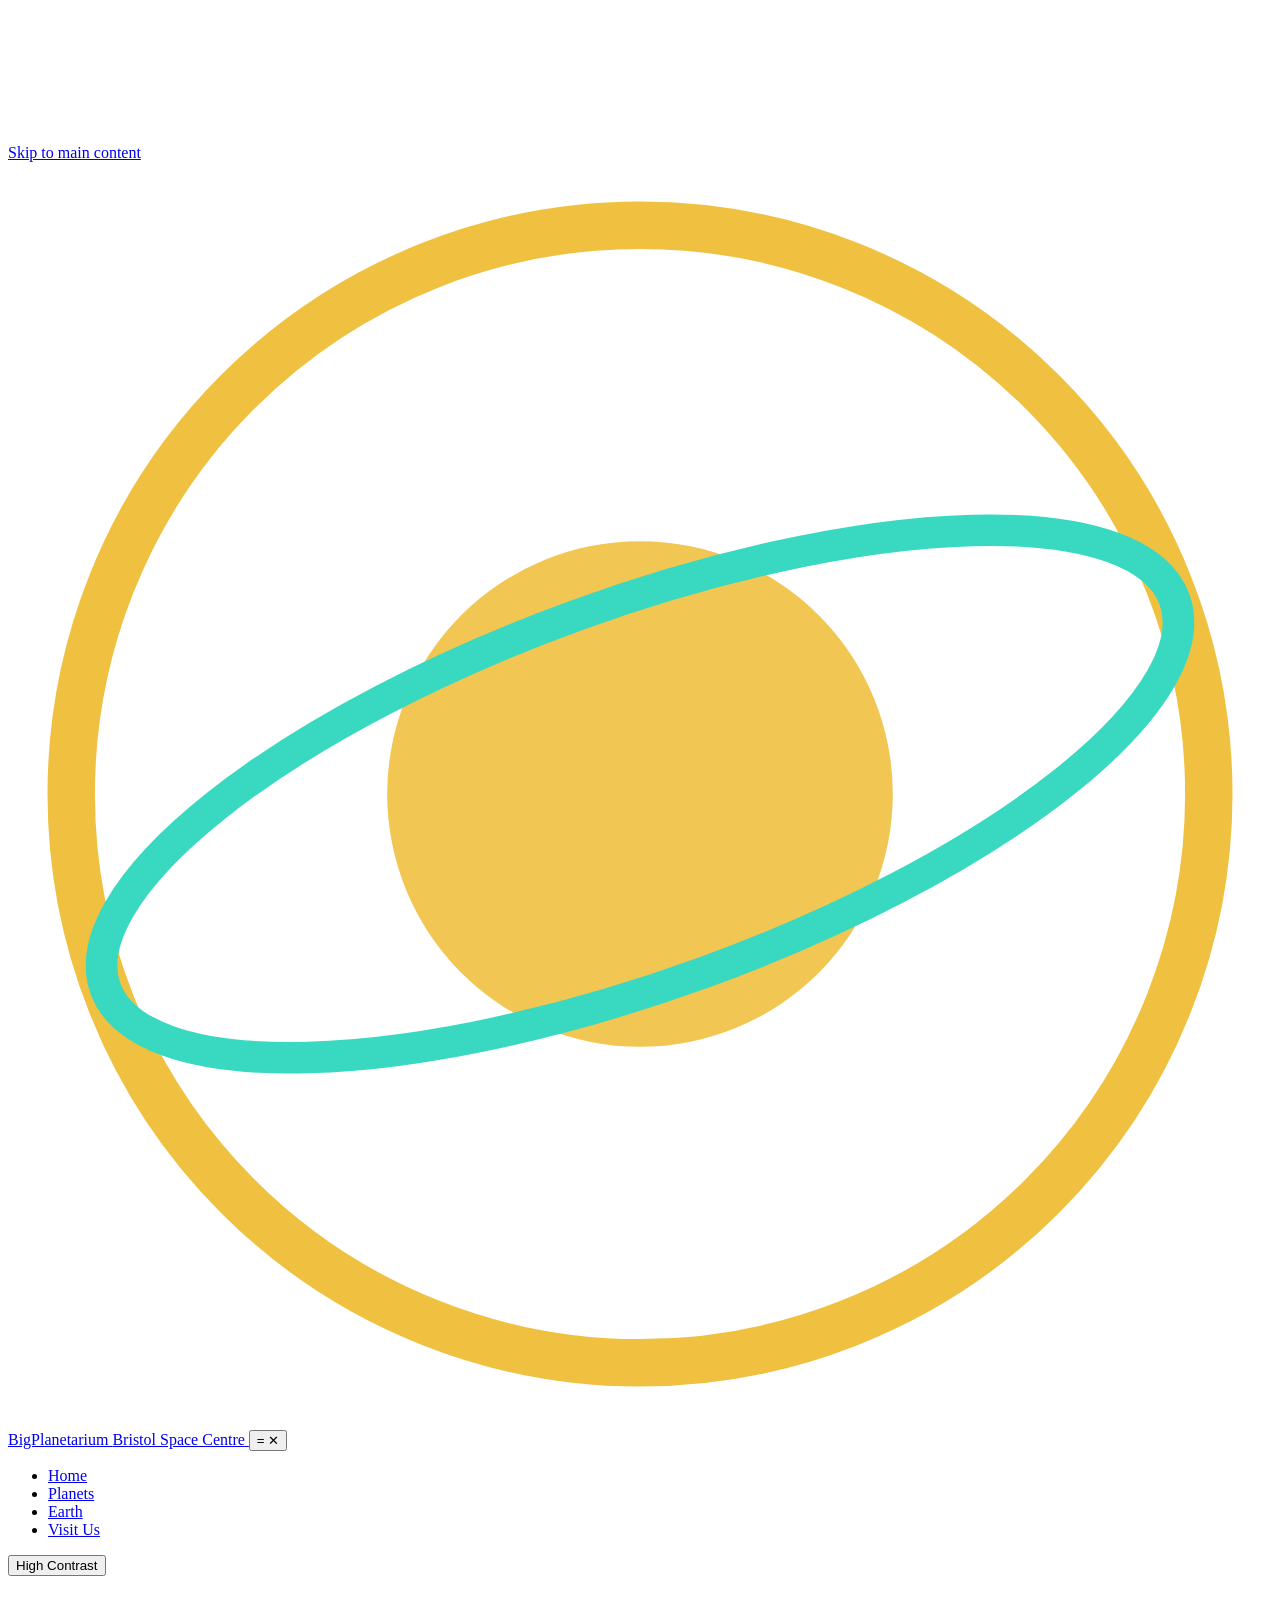
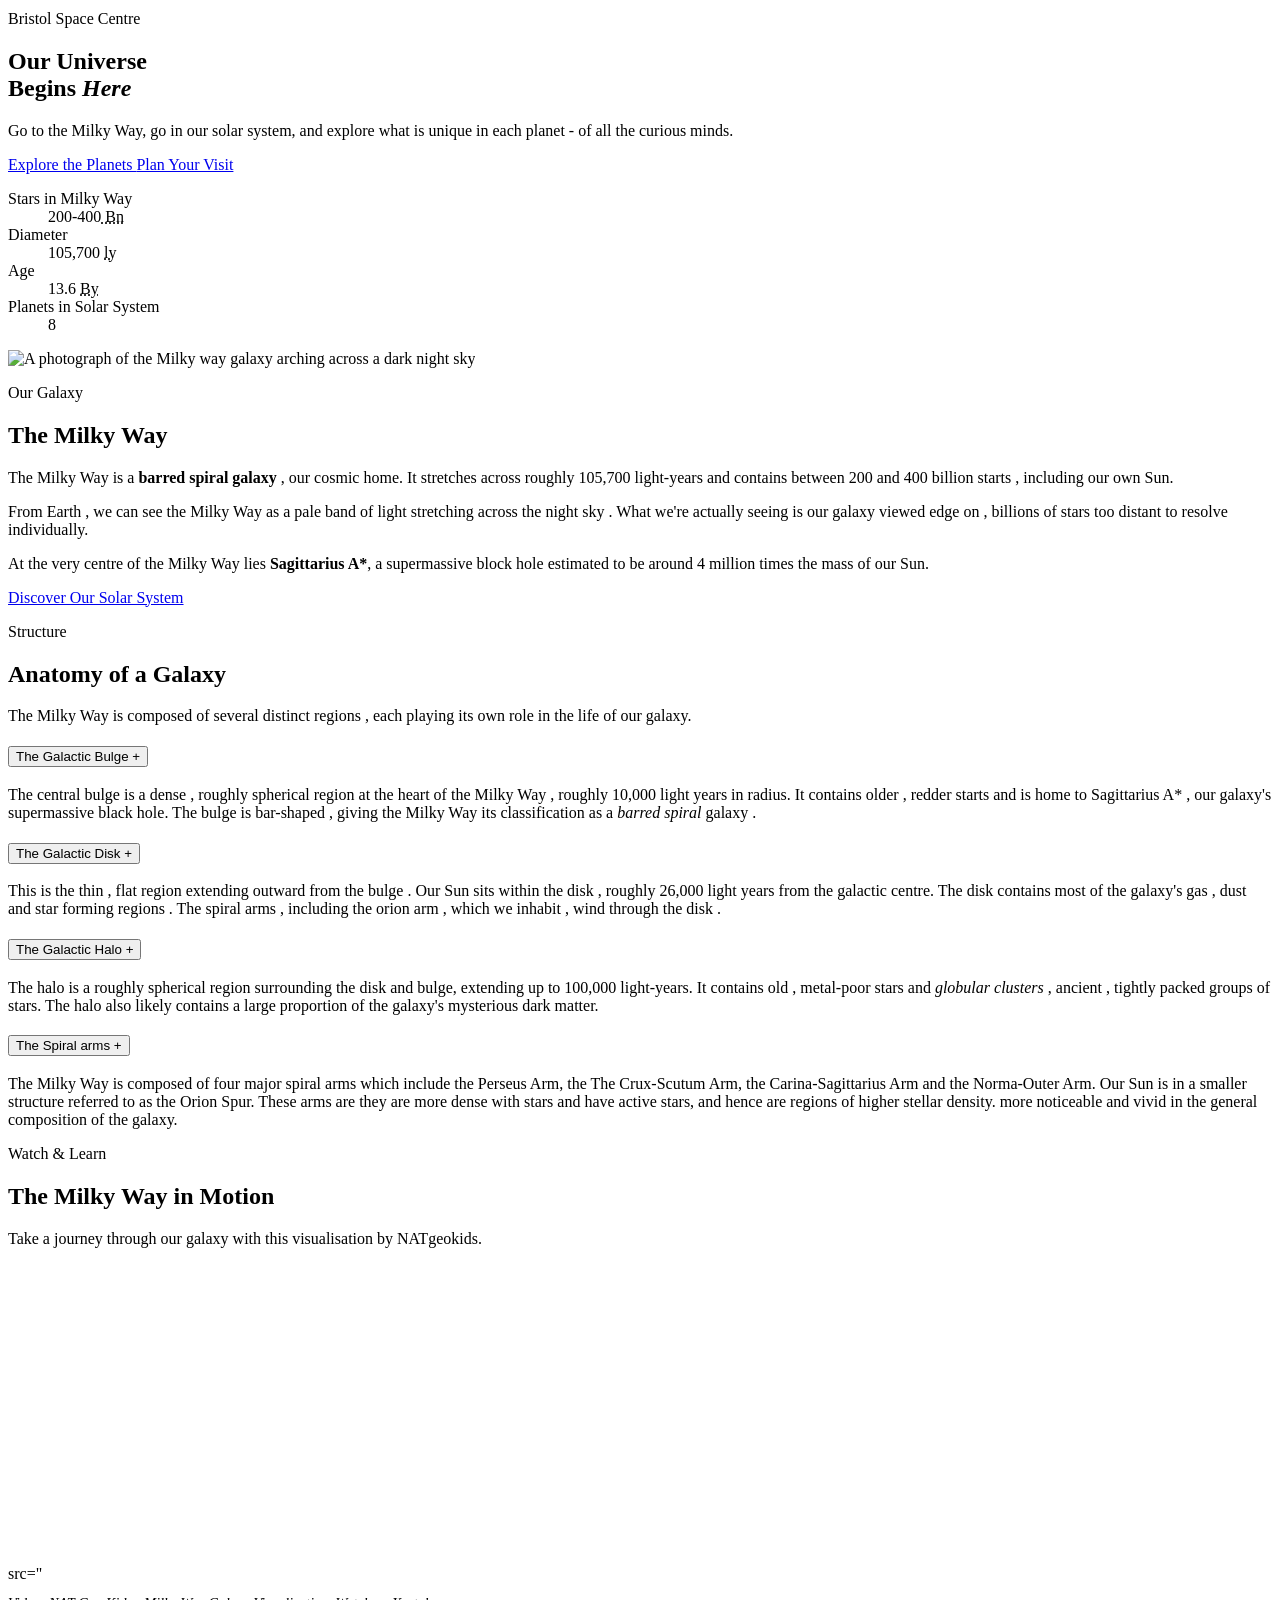
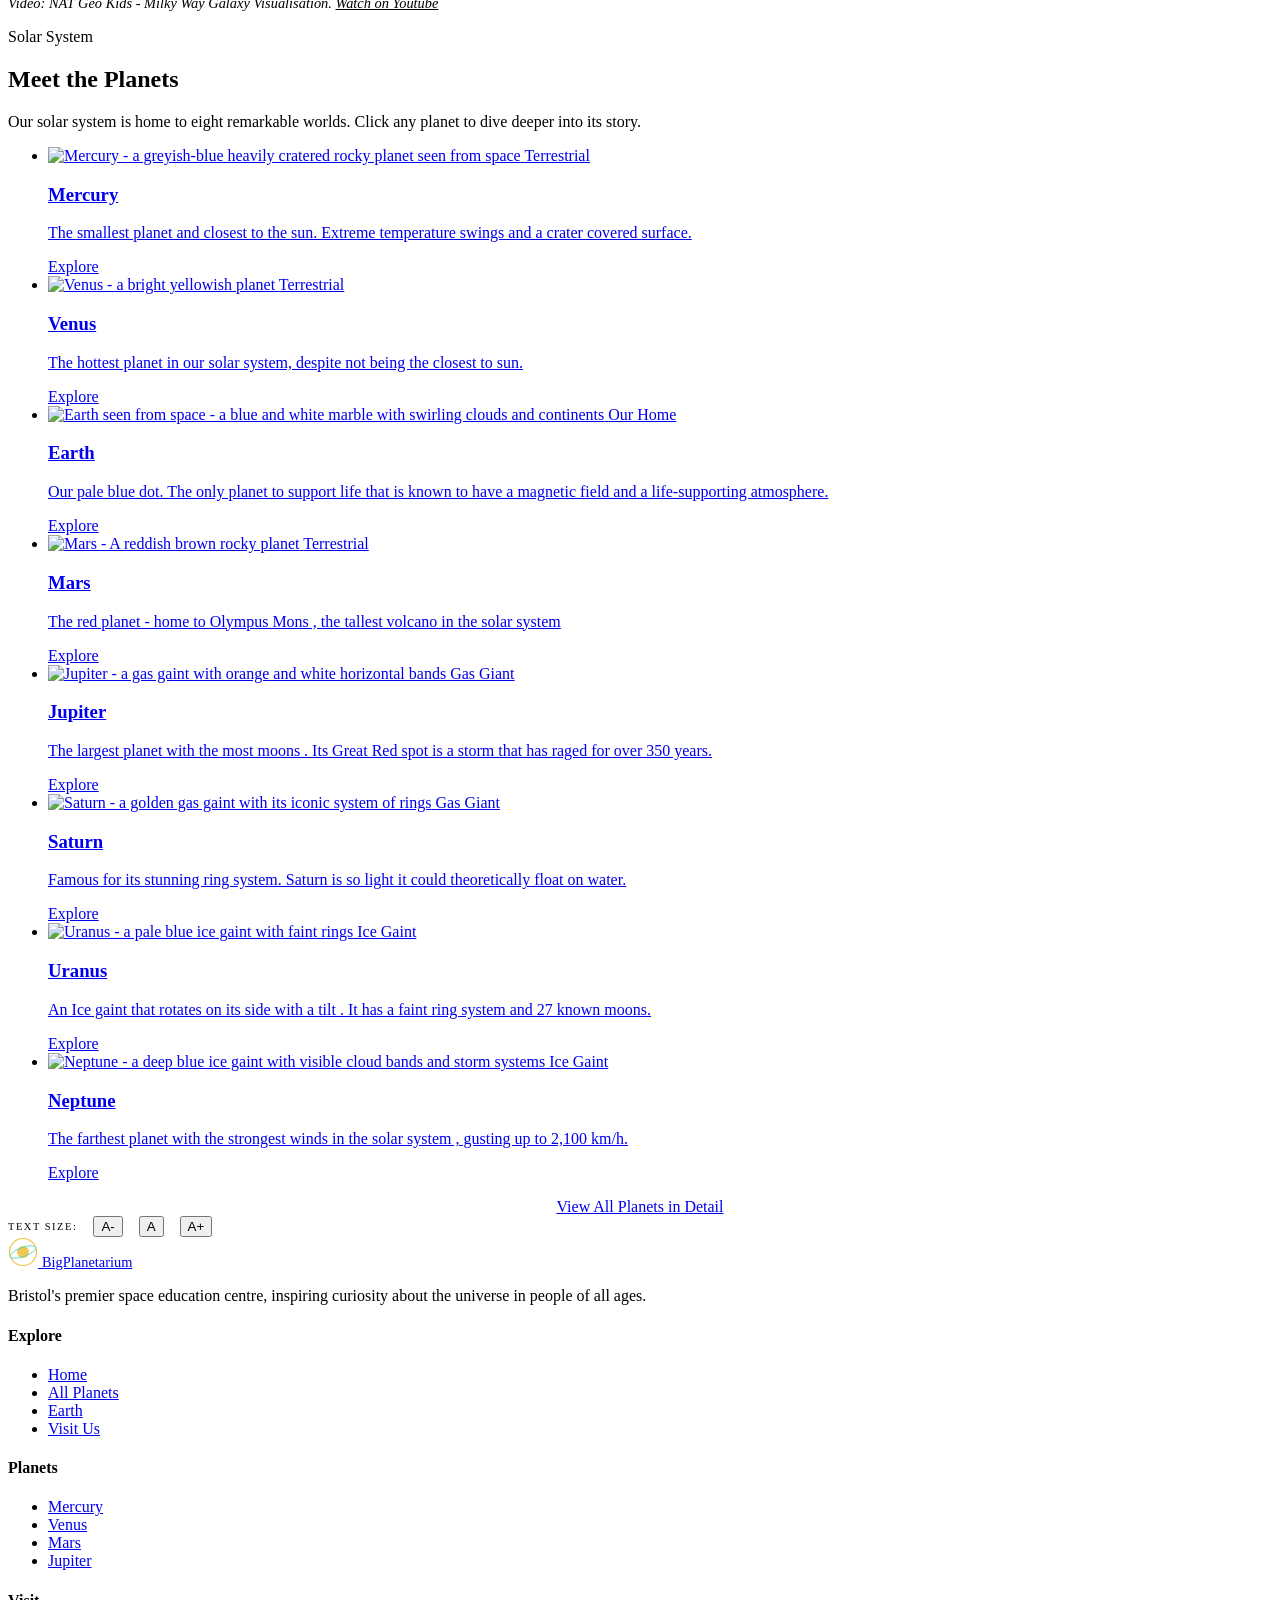
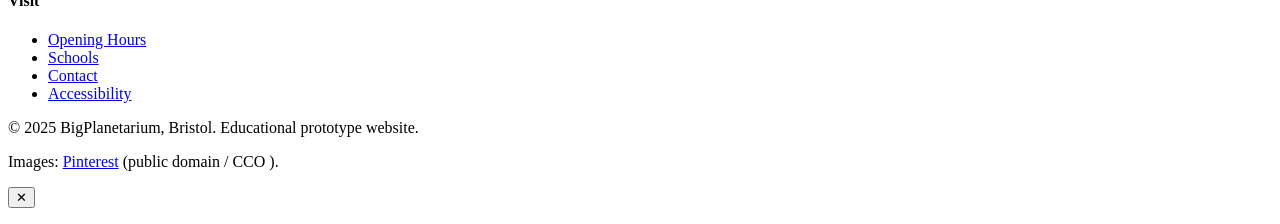
==== index.html @ 1d6d3a3d "Update index.html" ====
<!DOCTYPE html>
<html lang="en">
<head>
    <meta charset="UTF-8">
    <meta name="viewport" content="width=device-width, initial-scale=1.0">
    <meta name="description" content="BigPlanetarium - Bristol's premier space education centre.">
    <meta name="theme-color" content="#04050f">

    <!--open graph for social sharing-->
    <meta property="og:title"       content="BigPlanetarium - Explore the Milky Way">
    <meta property="og:description" content="Bristol's premier space education centre. Discover planets, galaxies and wonders of our universe.">
    <meta property="og:type"        content="website">

    <title>Big Planetarium - Explore the Milky Way </title>
    <link rel="stylesheet" href="css/style.css">

    <!--inline data url-->
    <link rel="icon" href="data:image/svg+xml,<svg xmlns='http://www.w3.org/2000/svg' viewBox='0 0 32 32'><circle cx='16' cy='16' r='14' fill='%23f0c040' /><circle cx='16' cy='16' r='8' fill='%23080d1f' /></svg>" >

</head>
<body>

    <!--skip link -->

    <a class="skip-link" href="#main-content">Skip to main content</a>

    <!-- animated star background canvas -->
    <canvas id="starfield" aria-hidden="true"></canvas>

    <div class="page-wrapper">

        <!-- site header and navigation -->
    <header class="site-header" role="banner">
        <div class="nav-inner">
            <!--logo and  home link--> 
            <a class="nav-logo" href="index.html" aria-label="BigPlanetarium - Home">
                <!--inline SVG logo -->
                <svg class="nav-logo-icon" viewBox="0 0 40 40" fill="none"
                xmlns="http://www.w3.org/2000/svg" aria-hidden="true" focusable="false">
                <circle cx="20" cy="20" r="18" stroke="#f0c040" stroke-width="1.5"></circle>
                <circle cx="20" cy="20" r="8" fill="#f0c040" opacity="0.9"></circle>
                <ellipse cx="20" cy="20" rx="18" ry="6"
                         stroke="#38d9c0" stroke-width="1" fill="none"
                         transform="rotate(-20 20 20)"></ellipse>
            </svg>
            <span class="nav-logo-text">
                BigPlanetarium
                <span>Bristol Space Centre</span>
            </span>
            </a>

            <!--Mobile hamburger toggle-->
            <button class="nav-toggle"
                    aria-controls="primary-nav"
                    aria-expanded="false"
                    aria-label="Toggle navigation menu">
                <span class="icon-menu" aria-hidden="true">=</span>
                <span class="icon-close" aria-hidden="true">✕</span>
                </button>

            <!-- primary navigation-->
             <nav aria-label="Primary navigation">
                <ul class="nav-list" id="primary-nav" role="list">
                    <li><a href="index.html"  aria-current="page">Home</a></li>
                    <li><a href="planets.html">Planets</a></li>
                    <li><a href="earth.html">Earth</a></li>
                    <li><a href="about.html">Visit Us</a></li>
                </ul>
             </nav>

            <!--accessibility :high contrast toggle-->
            <button class="contrast-btn"
                    aria-pressed="false"
                    title="Toggle high contrast mode">
                High Contrast
                </button>

        </div>
    </header>

<!--main content -->

<main id="main-content" tabindex="-1">
    <!--hero-->
    <section class="hero" aria-labelledby="hero-heading">
        <div class="hero-bg" aria-hidden="true">
            <!-- background hero image - decorative -->
             <img src="https://i.pinimg.com/736x/ef/42/42/ef42428cfea529c6199ad999da913013.jpg"
                  alt=""
                  loading="eager"
                  fetchpriority="high" >
        </div>

        <div class="hero-content">
            <p class="hero-eyebrow" aria-hidden="true">Bristol Space Centre</p>
            <h1 class="hero-title" id="hero-heading">
                Our Universe <br> Begins <em>Here</em>
            </h1>
            <p class="hero-subtitle">
                Go to the Milky Way, go in our solar system, and explore 
             what is unique in each planet - of all the curious minds.
            </p>
            <div class="hero-cta-group">
                <a class="btn btn-primary" href="planets.html">
                    Explore the Planets
                </a>
                <a class="btn btn-outline" href="about.html">
                    Plan Your Visit
                </a>
            </div>    
        </div>
    </section>

    <!-- stats strip -->
     <section class="stats-strip" aria-label="Galaxy facts at a glance">
        <div class="container">
            <dl class="stats-grid">
                <div class="stat-item">
                    <dt class="stat-label">Stars in Milky Way</dt>
                    <dd class="stat-number">200-400<abbr title="billion"> Bn </abbr> </dd>
                </div>
                <div class="stat-item">
                    <dt class="stat-label">Diameter</dt>
                    <dd class="stat-number">105,700 <abbr title="light years">ly</abbr> </dd>
                </div>
                <div class="stat-item">
                    <dt class="stat-label">Age</dt>
                    <dd class="stat-number">13.6 <abbr title="billion years"> By </abbr> </dd>
                </div>
                <div class="stat-item">
                    <dt class="stat-label">Planets in Solar System</dt>
                    <dd class="stat-number">8</dd>
                </div>
            </dl>
        </div>
     </section>

     <!-- milky way overview -->
      <section class="section" aria-labelledby="milkyway-heading">
        <div class="container">
            <div class="milkyway-layout">

                <!--image side -->
                <div class="milkyway-img-wrap reveal">
                    <img 
                    src="https://i.pinimg.com/1200x/03/68/31/0368312ffda9755abd10b7ecb6862632.jpg"
                    alt="A photograph of the Milky way galaxy arching across a dark night sky"
                    loading="lazy"
                    width="900"
                    height="600">
                </div>
                <!-- text side -->
                 <div class="milkyway-text reveal">
                    <p class="section-label">Our Galaxy</p>
                    <h2 id="milkyway-heading">The Milky Way</h2>
                    <p>
                        The Milky Way is a <strong>barred spiral galaxy</strong> , our cosmic home.
                        It stretches across roughly 105,700 light-years and contains between 200 and 
                        400 billion starts , including our own Sun.
                    </p>
                    <p>
                        From Earth , we can see the Milky Way as a pale band of light stretching
                        across the night sky . What we're actually seeing is our galaxy viewed
                        edge on , billions of stars too distant to resolve individually.
                    </p>
                    <p>
                        At the very centre of the Milky Way lies <strong>Sagittarius A*</strong>,
                        a supermassive block hole estimated to be around 4 million times the mass
                        of our Sun.
                    </p>
                    <a class="btn btn-outline" href="planets.html" style="margin-top:1rem;">
                        Discover Our Solar System
                    </a>
                 </div>

            </div>
        </div>
      </section>

      <!-- structure of the milky way -->
       <section class="section" aria-labelledby="structure-heading"
                style="background:var(--clr-surface); border-top:1px solid var(--clr-border); border-bottom:1px solid var(--clr-border);">
            <div class="container">
                <p class="section-label">Structure</p>
                <h2 class="section-title" id="structure-heading">Anatomy of a Galaxy</h2>
                <p class="section-lead">
                    The Milky Way is composed of several distinct regions , each playing its own
                    role in the life of our galaxy.
                </p>

                <!--accessible expandable content-->
                <div class="accordion" role="list">

                    <div class="accordion-item" role="listitem">
                        <h3>
                            <button class="accordion-btn"
                                    aria-expanded="false"
                                    aria-controls="acc-bulge"
                                    id="acc-bulge-btn">
                              The Galactic Bulge
                              <span class="accordion-icon" aria-hidden="true">+</span>
                                </button>
                        </h3>
                        <div class="accordion-panel" id="acc-bulge" role="region" aria-labelledby="acc-bulge-btn">
                            <p>
                                The central bulge is a dense , roughly spherical region at the heart of the 
                                Milky Way , roughly 10,000 light years in radius. It contains older , redder
                                starts and is home to Sagittarius A* , our galaxy's supermassive black hole.
                                The bulge is bar-shaped , giving the Milky Way its classification as a 
                                <em>barred spiral</em> galaxy .
                            </p>
                        </div>
                    </div>

                    <div class="accordion-item" role="listitem">
                        <h3>
                            <button class="accordion-btn"
                                    aria-expanded="false"
                                    aria-controls="acc-disk"
                                    id="acc-disk-btn">
                              The Galactic Disk 
                              <span class="accordion-icon" aria-hidden="true">+</span>
                            </button>
                        </h3>
                        <div class="accordion-panel" id="acc-disk" role="region" aria-labelledby="acc-disk-btn">
                            <p>
                                This is the thin , flat region extending outward from the bulge . Our Sun sits 
                                within the disk , roughly 26,000 light years from the galactic centre.
                                The disk contains most of the galaxy's gas , dust and star forming regions . 
                                The spiral arms , including the orion arm , which we inhabit , wind through 
                                the disk .
                            </p>
                        </div>
                    </div>

                    <div class="accordion-item" role="listitem">
                        <h3>
                            <button class="accordion-btn"
                                    aria-expanded="false"
                                    aria-controls="acc-halo"
                                    id="acc-halo-btn">
                              The Galactic Halo 
                              <span class="accordion-icon" aria-hidden="true">+</span>
                            </button>
                        </h3>
                        <div class="accordion-panel" id="acc-halo" role="region" aria-labelledby="acc-halo-btn">
                            <p>
                                The halo is a roughly spherical region surrounding the disk and bulge,
                                extending up to 100,000 light-years. It contains old , metal-poor stars and 
                                <em>globular clusters</em> , ancient , tightly packed groups of stars.
                                The halo also likely contains a large proportion of the galaxy's mysterious 
                                dark matter.
                            </p>
                        </div>
                    </div>

                    <div class="accordion-item" role="listitem">
                        <h3>
                            <button class="accordion-btn"
                                    aria-expanded="false"
                                    aria-controls="acc-arms"
                                    id="acc-arms-btn">
                              The Spiral arms
                              <span class="accordion-icon" aria-hidden="true">+</span>
                            </button>
                        </h3>
                        <div class="accordion-panel" id="acc-arms" role="region" aria-labelledby="acc-arms-btn">
                            <p>
                                The Milky Way is composed of four major spiral arms which include the Perseus Arm, the
                                The Crux-Scutum Arm, the Carina-Sagittarius Arm and the Norma-Outer Arm.
                                Our Sun is in a smaller structure referred to as the Orion Spur. These arms are
                                they are more dense with stars and have active stars, and hence are regions of higher stellar density.
                                more noticeable and vivid in the general composition of the galaxy.
                            </p>
                        </div>
                    </div>

                </div>
            </div>
            </section>
        
        <!-- video section -->
         <section class="section" aria-labelledby="video-heading">
            <div class="container">
                <p class="section-label">Watch &amp; Learn </p>
                <h2 class="section-title" id="video-heading">The Milky Way in Motion</h2>
                <p class="section-lead">
                    Take a journey through our galaxy with this visualisation by NATgeokids.
                </p>

        <!-- responsive video wrapper-->
         <div class="video-wrap reveal" style="max-width:800px;">
            <!--iframe -->
             src="<iframe width="560" height="315" src="https://www.youtube.com/embed/Yni3hpdZe88?si=bKr507XheTjr11J_" 
             title="YouTube video player" frameborder="0" allow="accelerometer; autoplay; clipboard-write; encrypted-media; 
             gyroscope; picture-in-picture; web-share" referrerpolicy="strict-origin-when-cross-origin" allowfullscreen></iframe>
            
         </div>

         <p style="color:var(--clr-muted);font-size:0.9rem;margin-top:0.75rem;">
            <em>Video: NAT Geo Kids - Milky Way Galaxy Visualisation.
                <a href="https://youtu.be/Yni3hpdZe88?si=aeuWGSdhlCmuO7vg"
                   rel="noopener noreferrer" target="_blank"
                   style="color:var(--clr-accent-teal);">
                   Watch on Youtube 
                </a>
            </em>
            </p>
            </div>
         </section>

    <!-- planet preview grid -->
     <section class="section" aria-labelledby="planets-preview-heading">
        <div class="container">
            <p class="section-label">Solar System</p>
            <h2 class="section-title" id="planets-preview-heading">
                Meet the Planets
            </h2>
            <p class="section-lead">
                Our solar system is home to eight remarkable worlds. Click any planet 
                to dive deeper into its story.
            </p>

            <ul class="planets-grid" role="list">
                <!--mercury-->
                <li>
                    <a class="planet-card" href="planets.html#mercury" aria-label="Mercury - the innermost planet. Learn more.">
                        <div class="planet-card-img">
                            <img src="https://i.pinimg.com/1200x/ad/c9/0b/adc90b210ef8bedb127a4bb24db3a99c.jpg"
                                 alt="Mercury - a greyish-blue heavily cratered rocky planet seen from space"
                                 loading="lazy" width="600" height="400">
                            <span class="planet-card-badge">Terrestrial</span>
                        </div>
                        <div class="planet-card-body">
                            <h3 class="planet-card-name">Mercury</h3>
                            <p class="planet-card-desc">The smallest planet and closest to the sun. Extreme temperature swings and a crater covered surface.</p>
                            <span class="planet-card-link" aria-hidden="true">Explore</span>
                        </div>
                    </a>
                </li>

                <!-- venus -->
                <li>
                    <a class="planet-card" href="planets.html#venus" aria-label="Venus - The hottest planet . Learn more.">
                        <div class="planet-card-img">
                            <img src="https://i.pinimg.com/1200x/00/92/0f/00920f6c8a440416c9ba3ffca76faad2.jpg"
                                 alt="Venus - a bright yellowish planet"
                                 loading="lazy" width="600" height="400">
                            <span class="planet-card-badge">Terrestrial</span>
                        </div>
                        <div class="planet-card-body">
                            <h3 class="planet-card-name">Venus</h3>
                            <p class="planet-card-desc">The hottest planet in our solar system, despite not being the closest to sun.</p>
                            <span class="planet-card-link" aria-hidden="true">Explore</span>
                        </div>
                    </a>
                </li>

                <!-- earth -->
                <li>
                    <a class="planet-card" href="earth.html" aria-label="Earth - our home planet. Learn more.">
                        <div class="planet-card-img">
                            <img src="https://i.pinimg.com/736x/45/03/dd/4503ddb51b1d1101616784991b7b17d3.jpg"
                                 alt="Earth seen from space - a blue and white marble with swirling clouds and continents"
                                 loading="lazy" width="600" height="400">
                            <span class="planet-card-badge" style="color:var(--clr-accent-gold);">Our Home</span>
                        </div>
                        <div class="planet-card-body">
                            <h3 class="planet-card-name">Earth</h3>
                            <p class="planet-card-desc">Our pale blue dot. The only planet to support life that is known to have a magnetic field and a life-supporting atmosphere.</p>
                            <span class="planet-card-link" aria-hidden="true">Explore</span>
                        </div>
                    </a>
                </li>

                <!-- mars -->
                <li>
                    <a class="planet-card" href="planets.html#mars" aria-label="Mars - The Red Planet . Learn more.">
                        <div class="planet-card-img">
                            <img src="https://i.pinimg.com/736x/e0/be/a0/e0bea09fd3261b3c7c8287c29c8a54f0.jpg"
                                 alt="Mars - A reddish brown rocky planet"
                                 loading="lazy" width="600" height="400">
                            <span class="planet-card-badge">Terrestrial</span>
                        </div>
                        <div class="planet-card-body">
                            <h3 class="planet-card-name">Mars</h3>
                            <p class="planet-card-desc">The red planet - home to Olympus Mons , the tallest volcano in the solar system</p>
                            <span class="planet-card-link" aria-hidden="true">Explore</span>
                        </div>
                    </a>
                </li>

                <!-- jupiter -->
                <li>
                    <a class="planet-card" href="planets.html#jupiter" aria-label="Jupiter - The largest planet . Learn more.">
                        <div class="planet-card-img">
                            <img src="https://i.pinimg.com/1200x/7c/ef/37/7cef37544245c497dcde7f5256eb8622.jpg"
                                 alt="Jupiter - a gas gaint with orange and white horizontal bands "
                                 loading="lazy" width="600" height="400">
                            <span class="planet-card-badge">Gas Giant</span>
                        </div>
                        <div class="planet-card-body">
                            <h3 class="planet-card-name">Jupiter</h3>
                            <p class="planet-card-desc">The largest planet with the most moons . Its Great Red spot is a storm that has raged for over 350 years.</p>
                            <span class="planet-card-link" aria-hidden="true">Explore</span>
                        </div>
                    </a>
                </li>

                <!-- saturn -->
                <li>
                    <a class="planet-card" href="planets.html#saturn" aria-label="Saturn - The ringed planet . Learn more.">
                        <div class="planet-card-img">
                            <img src="https://i.pinimg.com/736x/d1/fa/fe/d1fafe8a6fc3e55d63b109448d30e19b.jpg"
                                 alt="Saturn - a golden gas gaint with its iconic system of rings"
                                 loading="lazy" width="600" height="400">
                            <span class="planet-card-badge">Gas Giant</span>
                        </div>
                        <div class="planet-card-body">
                            <h3 class="planet-card-name">Saturn</h3>
                            <p class="planet-card-desc">Famous for its stunning ring system. Saturn is so light it could theoretically float on water.</p>
                            <span class="planet-card-link" aria-hidden="true">Explore</span>
                        </div>
                    </a>
                </li>

                <!-- uranus -->
                <li>
                    <a class="planet-card" href="planets.html#uranus" aria-label="Uranus - the tilted planet . Learn more.">
                        <div class="planet-card-img">
                            <img src="https://i.pinimg.com/1200x/ea/4a/a5/ea4aa5cb71d281f97c518bddcced798e.jpg"
                                 alt="Uranus - a pale blue ice gaint with faint rings "
                                 loading="lazy" width="600" height="400">
                            <span class="planet-card-badge">Ice Gaint</span>
                        </div>
                        <div class="planet-card-body">
                            <h3 class="planet-card-name">Uranus</h3>
                            <p class="planet-card-desc">An Ice gaint that rotates on its side with a tilt . It has a faint ring system and 27 known moons.</p>
                            <span class="planet-card-link" aria-hidden="true">Explore</span>
                        </div>
                    </a>
                </li>

                <!-- neptune -->
                <li>
                    <a class="planet-card" href="planets.html#neptune" aria-label="Neptune - the farthest planet . Learn more.">
                        <div class="planet-card-img">
                            <img src="https://i.pinimg.com/736x/9e/fa/be/9efabec408dce4930112f8e8c346ae2e.jpg"
                                 alt="Neptune - a deep blue ice gaint with visible cloud bands and storm systems "
                                 loading="lazy" width="600" height="400">
                            <span class="planet-card-badge">Ice Gaint</span>
                        </div>
                        <div class="planet-card-body">
                            <h3 class="planet-card-name">Neptune</h3>
                            <p class="planet-card-desc">The farthest planet with the strongest winds in the solar system , gusting up to 2,100 km/h.</p>
                            <span class="planet-card-link" aria-hidden="true">Explore</span>
                        </div>
                    </a>
                </li>
            </ul>

            <div style="text-align:center; margin-top:var(--space-lg);">
                <a class="btn btn-primary" href="planets.html">View All Planets in Detail</a>
            </div>
        </div>
     </section>

     <!-- accessibility toolbar -->
      <div role="complementary" aria-label="Accessibility tools"
      style="background:var(--clr-deep); border-top:1px solid var(--clr-border); padding:var(--space-sm) 0;">
      <div class="container"
           style="display:flex;align-items:center;gap:1rem;flex-wrap:wrap;">
        <span style="font-family:var(--font-display);font-size:0.65rem;letter-spacing:0.15em;color:var(--clr-muted);text-transform:uppercase">
            Text Size:
        </span>
        <button class="font-decrease contrast-btn" aria-label="Decrease text size">A-</button>
        <button class="font-reset contrast-btn" aria-label="Reset text size">A</button>
        <button class="font-increase contrast-btn" aria-label="Increase text size">A+</button>
        </div>
    </div>

</main>

<!-- footer -->

<footer class="site-footer" role="contentinfo">
    <div class="footer-inner">
        <div class="footer-grid">

            <div class="footer-brand">
                <a class="nav-logo" href="index.html" aria-label="BigPlanetarium - Home">
                    <svg width="30" height="30" viewBox="0 0 40 40" fill="none"
                         xmlns="http://www.w3.org/2000/svg" aria-hidden="true" focusable="false">
                    <circle cx="20" cy="20" r="18" stroke="#f0c040" stroke-width="1.5"></circle>
                    <circle cx="20" cy="20" r="8" fill="#f0c040" opacity="0.9"></circle>
                    <ellipse cx="20" cy="20" rx="18" ry="6"
                             stroke="#38d9c0" stroke-width="1" fill="none"
                             transform="rotate(-20 20 20)"></ellipse>
                    </svg>
                    <span class="nav-logo-text" style="font-size:0.9rem;">BigPlanetarium</span>
                </a>
                <p>Bristol's premier space education centre, inspiring curiosity about the universe in people of all ages.</p>
            </div>

            <div class="footer-col">
                <h4>Explore</h4>
                <ul>
                    <li><a href="index.html">Home</a></li>
                    <li><a href="planets.html">All Planets</a></li>
                    <li><a href="earth.html">Earth</a></li>
                    <li><a href="about.html">Visit Us</a></li>
                </ul>
            </div>

            <div class="footer-col">
                <h4>Planets</h4>
                <ul>
                    <li><a href="planets.html#mercury">Mercury</a></li>
                    <li><a href="planets.html#venus">Venus</a></li>
                    <li><a href="planets.html#mars">Mars</a></li>
                    <li><a href="planets.html#jupiter">Jupiter</a></li>
                </ul>
            </div>

            <div class="footer-col">
                <h4>Visit</h4>
                <ul>
                    <li><a href="planets.html#opening">Opening Hours</a></li>
                    <li><a href="planets.html#schools">Schools</a></li>
                    <li><a href="planets.html#contact">Contact</a></li>
                    <li><a href="planets.html#accessibility">Accessibility</a></li>
                </ul>
            </div>

        </div>
        <div class="footer-bottom">
            <p> &copy; 2025 BigPlanetarium, Bristol. Educational prototype website.</p>
            <p>
                Images: <a href="https://in.pinterest.com/" rel="noopener noreferrer" target="_blank">Pinterest</a>
                (public domain / CCO ).
            </p>
        </div>
    </div>
</footer>
</div> 
<!-- page wrapper -->
 <!--lightbox modal -->
 <div id="lightbox" class="lightbox-overlay"
      role="dialog" aria-modal="true"
      aria-label="Image viewer"
      aria-hidden="true">
    <button class="lightbox-close" id="lightbox-close" aria-label="Close image viewer">✕</button>
    <img id="lightbox-img" src="" alt="" >
    <p class="lightbox-caption" id="lightbox-caption"></p>
    </div>

<script src="js/main.js"></script>

</body>
</html>
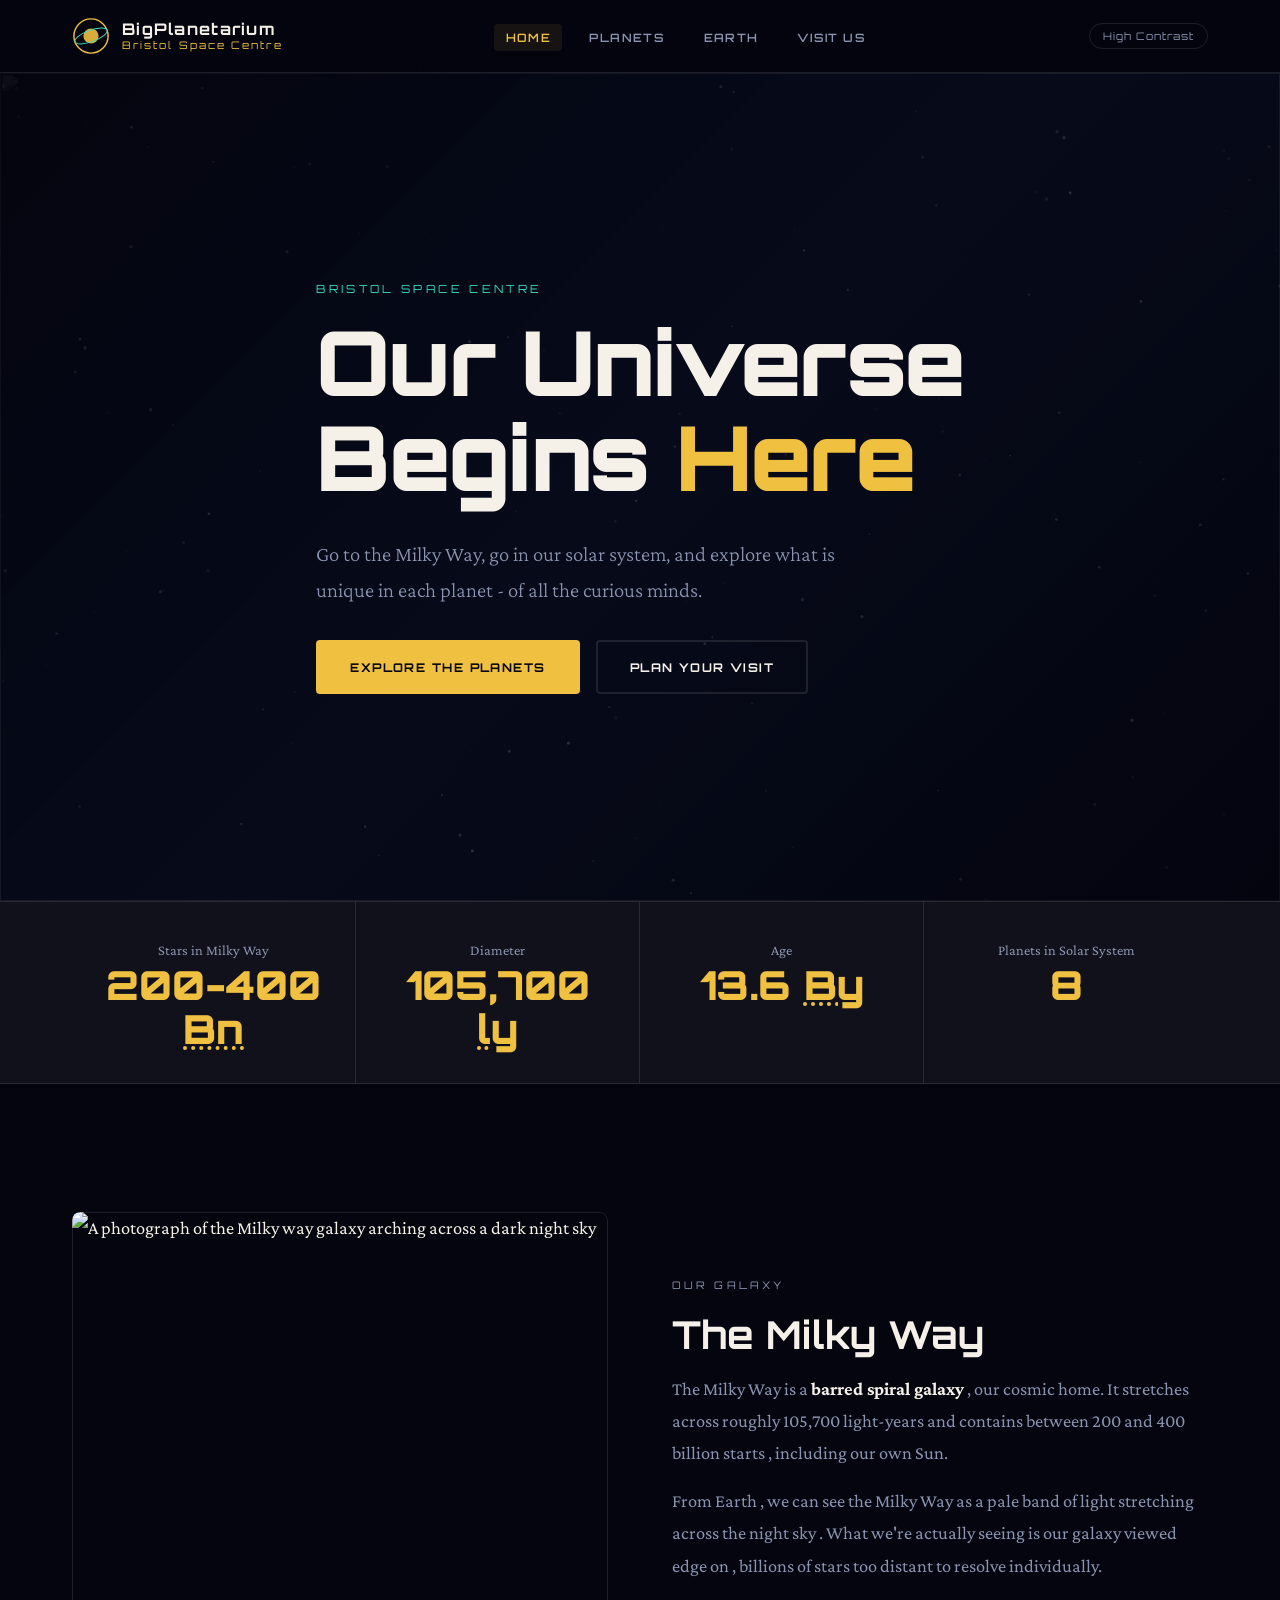
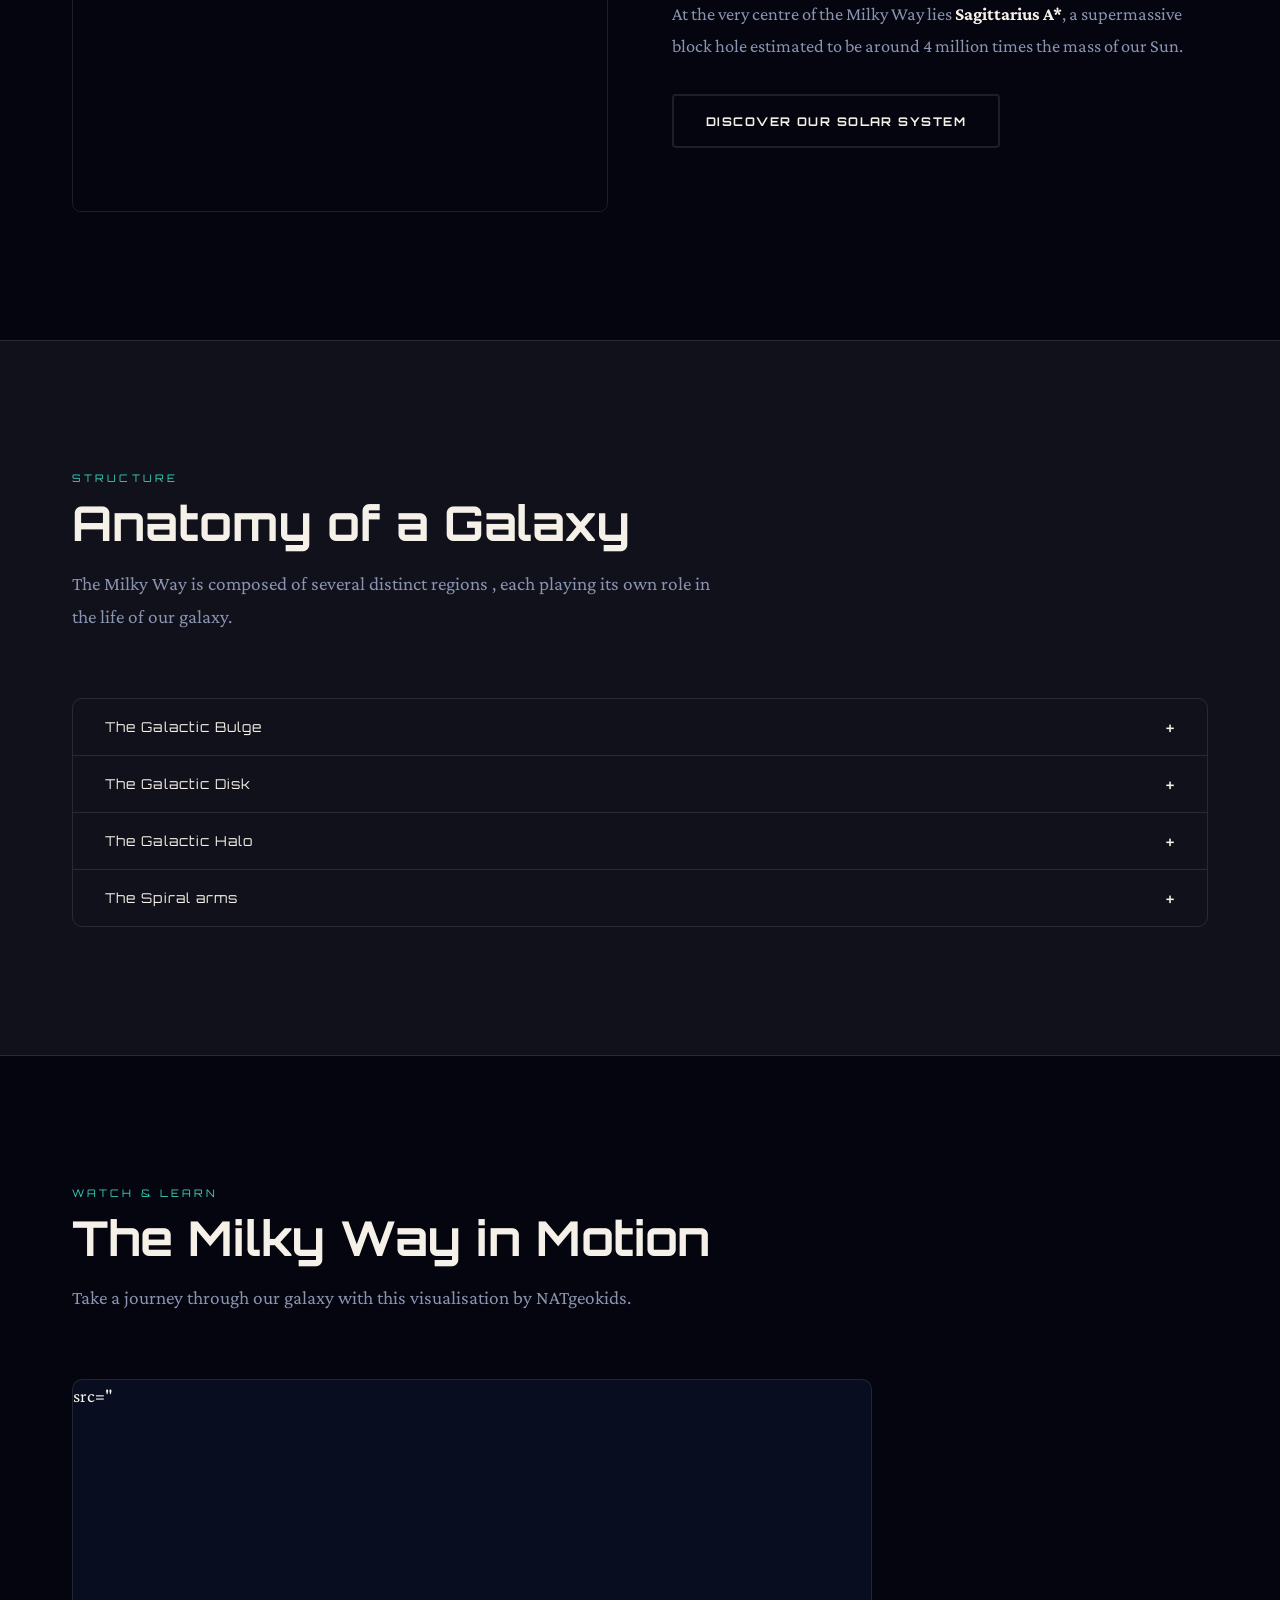
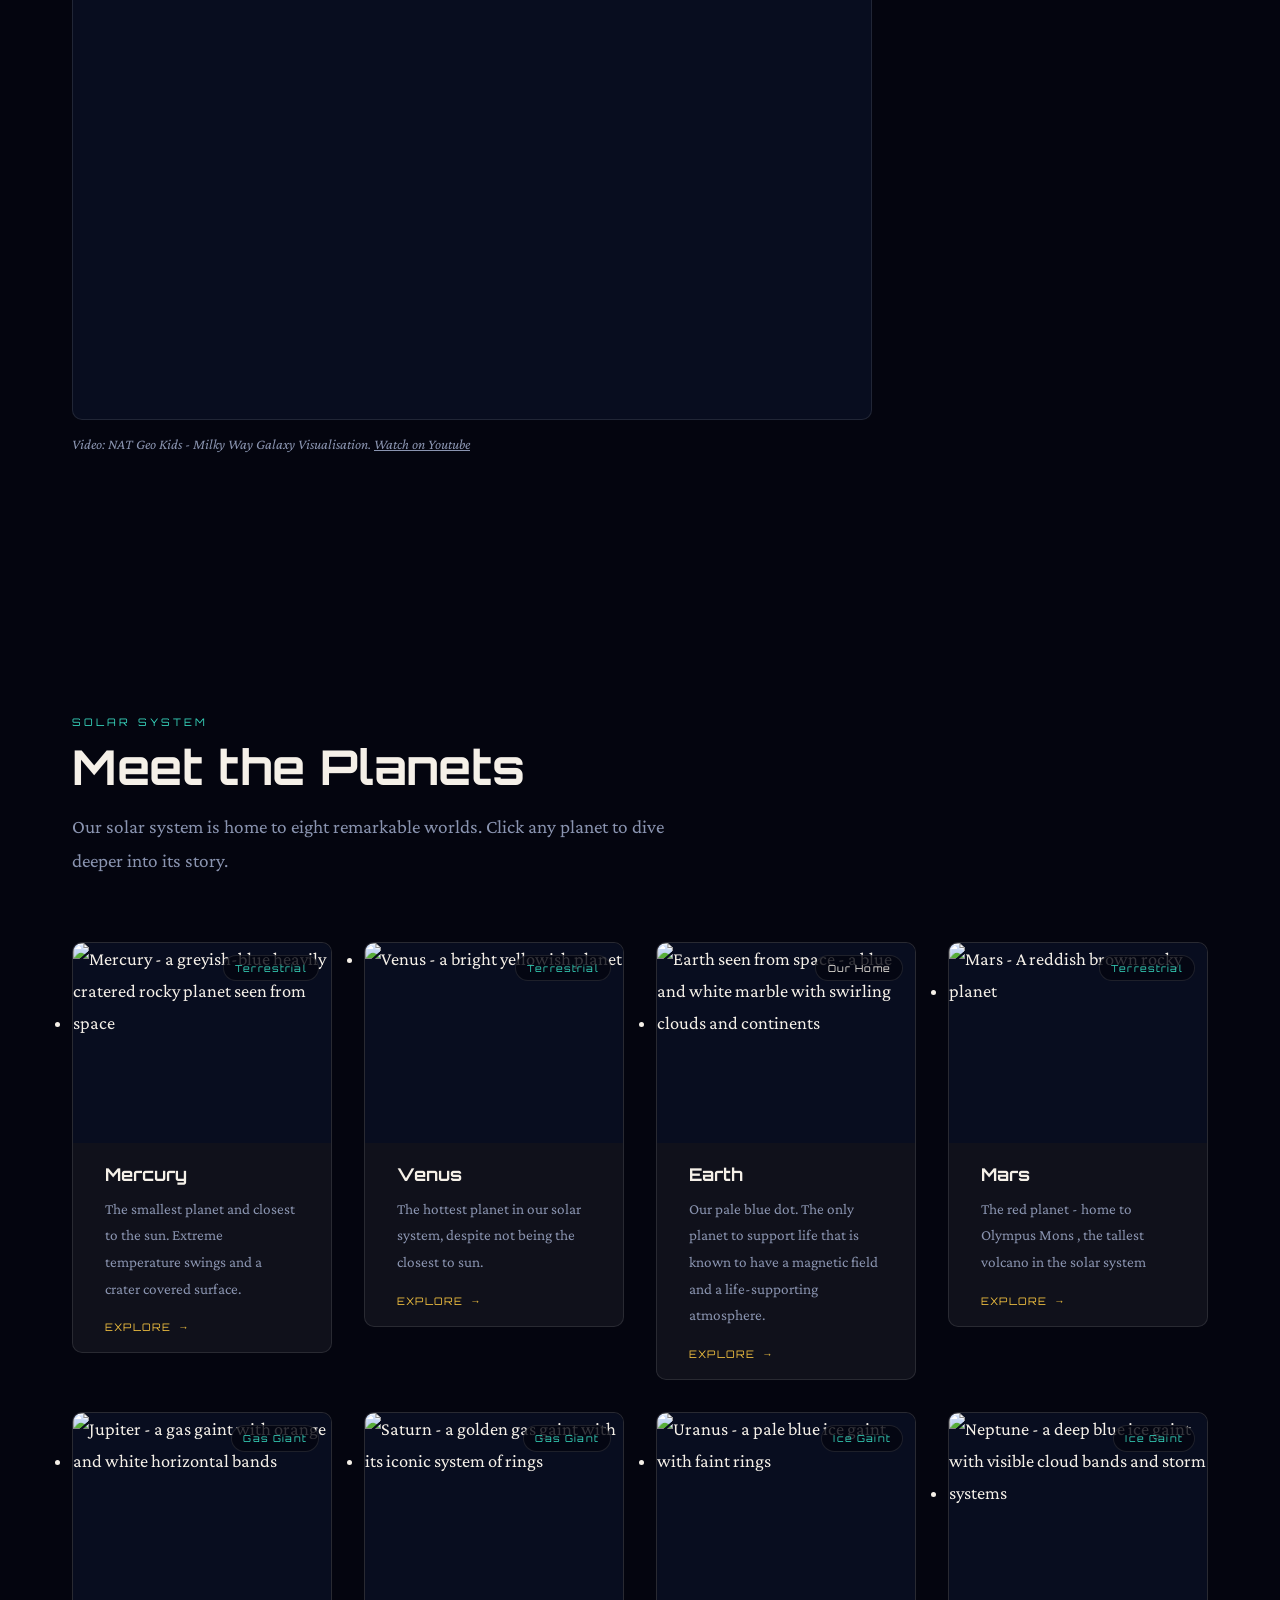
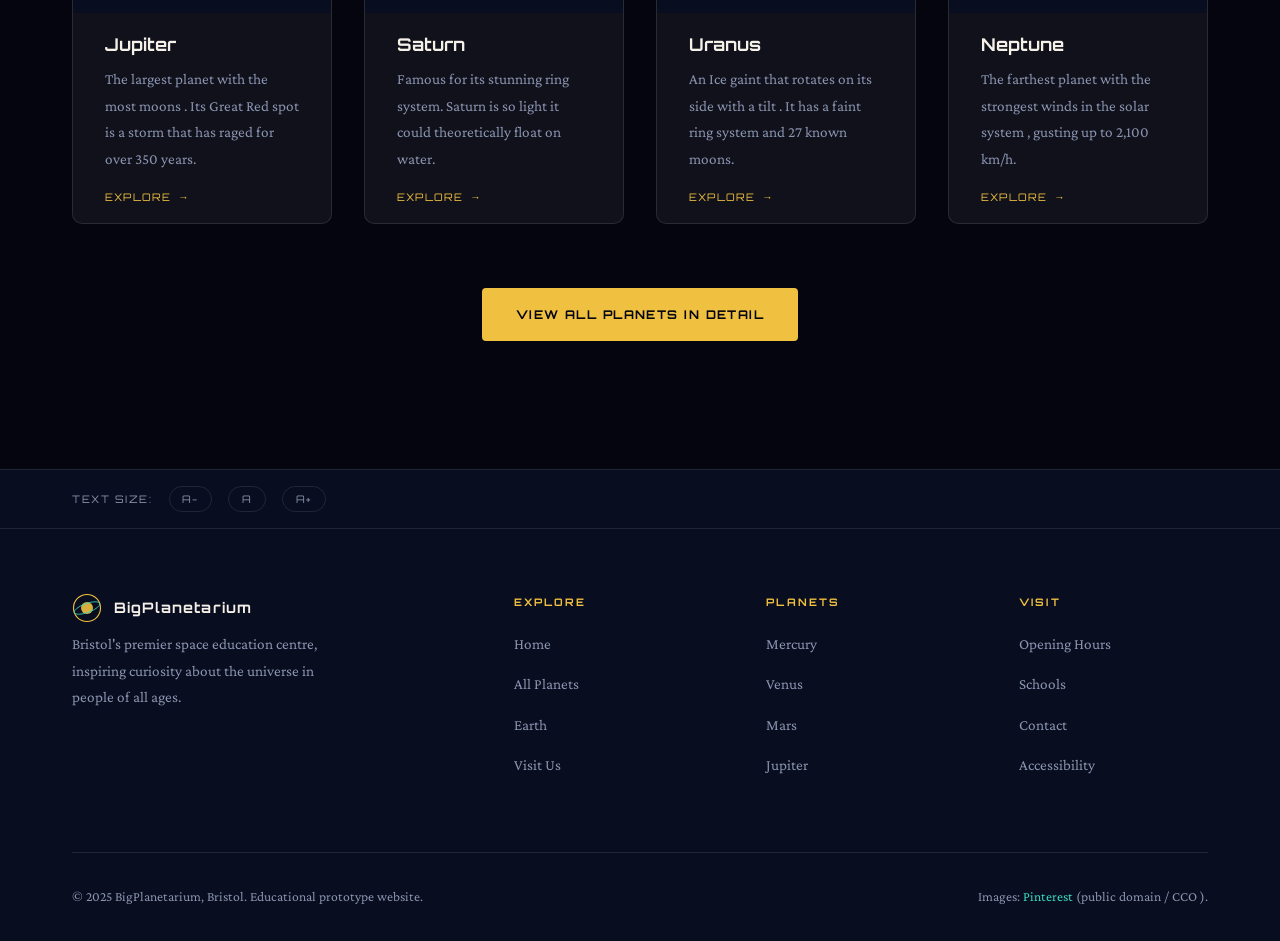
==== commit 08099b49: "Update index.html" ====
--- a/index.html
+++ b/index.html
@@ -1,560 +1,559 @@
-<!DOCTYPE html>
-<html lang="en">
-<head>
-    <meta charset="UTF-8">
-    <meta name="viewport" content="width=device-width, initial-scale=1.0">
-    <meta name="description" content="BigPlanetarium - Bristol's premier space education centre.">
-    <meta name="theme-color" content="#04050f">
-
-    <!--open graph for social sharing-->
-    <meta property="og:title"       content="BigPlanetarium - Explore the Milky Way">
-    <meta property="og:description" content="Bristol's premier space education centre. Discover planets, galaxies and wonders of our universe.">
-    <meta property="og:type"        content="website">
-
-    <title>Big Planetarium - Explore the Milky Way </title>
-    <link rel="stylesheet" href="css/style.css">
-
-    <!--inline data url-->
-    <link rel="icon" href="data:image/svg+xml,<svg xmlns='http://www.w3.org/2000/svg' viewBox='0 0 32 32'><circle cx='16' cy='16' r='14' fill='%23f0c040' /><circle cx='16' cy='16' r='8' fill='%23080d1f' /></svg>" >
-
-</head>
-<body>
-
-    <!--skip link -->
-
-    <a class="skip-link" href="#main-content">Skip to main content</a>
-
-    <!-- animated star background canvas -->
-    <canvas id="starfield" aria-hidden="true"></canvas>
-
-    <div class="page-wrapper">
-
-        <!-- site header and navigation -->
-    <header class="site-header" role="banner">
-        <div class="nav-inner">
-            <!--logo and  home link--> 
-            <a class="nav-logo" href="index.html" aria-label="BigPlanetarium - Home">
-                <!--inline SVG logo -->
-                <svg class="nav-logo-icon" viewBox="0 0 40 40" fill="none"
-                xmlns="http://www.w3.org/2000/svg" aria-hidden="true" focusable="false">
-                <circle cx="20" cy="20" r="18" stroke="#f0c040" stroke-width="1.5"></circle>
-                <circle cx="20" cy="20" r="8" fill="#f0c040" opacity="0.9"></circle>
-                <ellipse cx="20" cy="20" rx="18" ry="6"
-                         stroke="#38d9c0" stroke-width="1" fill="none"
-                         transform="rotate(-20 20 20)"></ellipse>
-            </svg>
-            <span class="nav-logo-text">
-                BigPlanetarium
-                <span>Bristol Space Centre</span>
-            </span>
-            </a>
-
-            <!--Mobile hamburger toggle-->
-            <button class="nav-toggle"
-                    aria-controls="primary-nav"
-                    aria-expanded="false"
-                    aria-label="Toggle navigation menu">
-                <span class="icon-menu" aria-hidden="true">=</span>
-                <span class="icon-close" aria-hidden="true">✕</span>
-                </button>
-
-            <!-- primary navigation-->
-             <nav aria-label="Primary navigation">
-                <ul class="nav-list" id="primary-nav" role="list">
-                    <li><a href="index.html"  aria-current="page">Home</a></li>
-                    <li><a href="planets.html">Planets</a></li>
-                    <li><a href="earth.html">Earth</a></li>
-                    <li><a href="about.html">Visit Us</a></li>
-                </ul>
-             </nav>
-
-            <!--accessibility :high contrast toggle-->
-            <button class="contrast-btn"
-                    aria-pressed="false"
-                    title="Toggle high contrast mode">
-                High Contrast
-                </button>
-
-        </div>
-    </header>
-
-<!--main content -->
-
-<main id="main-content" tabindex="-1">
-    <!--hero-->
-    <section class="hero" aria-labelledby="hero-heading">
-        <div class="hero-bg" aria-hidden="true">
-            <!-- background hero image - decorative -->
-             <img src="https://i.pinimg.com/736x/ef/42/42/ef42428cfea529c6199ad999da913013.jpg"
-                  alt=""
-                  loading="eager"
-                  fetchpriority="high" >
-        </div>
-
-        <div class="hero-content">
-            <p class="hero-eyebrow" aria-hidden="true">Bristol Space Centre</p>
-            <h1 class="hero-title" id="hero-heading">
-                Our Universe <br> Begins <em>Here</em>
-            </h1>
-            <p class="hero-subtitle">
-                Go to the Milky Way, go in our solar system, and explore 
-             what is unique in each planet - of all the curious minds.
-            </p>
-            <div class="hero-cta-group">
-                <a class="btn btn-primary" href="planets.html">
-                    Explore the Planets
-                </a>
-                <a class="btn btn-outline" href="about.html">
-                    Plan Your Visit
-                </a>
-            </div>    
-        </div>
-    </section>
-
-    <!-- stats strip -->
-     <section class="stats-strip" aria-label="Galaxy facts at a glance">
-        <div class="container">
-            <dl class="stats-grid">
-                <div class="stat-item">
-                    <dt class="stat-label">Stars in Milky Way</dt>
-                    <dd class="stat-number">200-400<abbr title="billion"> Bn </abbr> </dd>
-                </div>
-                <div class="stat-item">
-                    <dt class="stat-label">Diameter</dt>
-                    <dd class="stat-number">105,700 <abbr title="light years">ly</abbr> </dd>
-                </div>
-                <div class="stat-item">
-                    <dt class="stat-label">Age</dt>
-                    <dd class="stat-number">13.6 <abbr title="billion years"> By </abbr> </dd>
-                </div>
-                <div class="stat-item">
-                    <dt class="stat-label">Planets in Solar System</dt>
-                    <dd class="stat-number">8</dd>
-                </div>
-            </dl>
-        </div>
-     </section>
-
-     <!-- milky way overview -->
-      <section class="section" aria-labelledby="milkyway-heading">
-        <div class="container">
-            <div class="milkyway-layout">
-
-                <!--image side -->
-                <div class="milkyway-img-wrap reveal">
-                    <img 
-                    src="https://i.pinimg.com/1200x/03/68/31/0368312ffda9755abd10b7ecb6862632.jpg"
-                    alt="A photograph of the Milky way galaxy arching across a dark night sky"
-                    loading="lazy"
-                    width="900"
-                    height="600">
-                </div>
-                <!-- text side -->
-                 <div class="milkyway-text reveal">
-                    <p class="section-label">Our Galaxy</p>
-                    <h2 id="milkyway-heading">The Milky Way</h2>
-                    <p>
-                        The Milky Way is a <strong>barred spiral galaxy</strong> , our cosmic home.
-                        It stretches across roughly 105,700 light-years and contains between 200 and 
-                        400 billion starts , including our own Sun.
-                    </p>
-                    <p>
-                        From Earth , we can see the Milky Way as a pale band of light stretching
-                        across the night sky . What we're actually seeing is our galaxy viewed
-                        edge on , billions of stars too distant to resolve individually.
-                    </p>
-                    <p>
-                        At the very centre of the Milky Way lies <strong>Sagittarius A*</strong>,
-                        a supermassive block hole estimated to be around 4 million times the mass
-                        of our Sun.
-                    </p>
-                    <a class="btn btn-outline" href="planets.html" style="margin-top:1rem;">
-                        Discover Our Solar System
-                    </a>
-                 </div>
-
-            </div>
-        </div>
-      </section>
-
-      <!-- structure of the milky way -->
-       <section class="section" aria-labelledby="structure-heading"
-                style="background:var(--clr-surface); border-top:1px solid var(--clr-border); border-bottom:1px solid var(--clr-border);">
-            <div class="container">
-                <p class="section-label">Structure</p>
-                <h2 class="section-title" id="structure-heading">Anatomy of a Galaxy</h2>
-                <p class="section-lead">
-                    The Milky Way is composed of several distinct regions , each playing its own
-                    role in the life of our galaxy.
-                </p>
-
-                <!--accessible expandable content-->
-                <div class="accordion" role="list">
-
-                    <div class="accordion-item" role="listitem">
-                        <h3>
-                            <button class="accordion-btn"
-                                    aria-expanded="false"
-                                    aria-controls="acc-bulge"
-                                    id="acc-bulge-btn">
-                              The Galactic Bulge
-                              <span class="accordion-icon" aria-hidden="true">+</span>
-                                </button>
-                        </h3>
-                        <div class="accordion-panel" id="acc-bulge" role="region" aria-labelledby="acc-bulge-btn">
-                            <p>
-                                The central bulge is a dense , roughly spherical region at the heart of the 
-                                Milky Way , roughly 10,000 light years in radius. It contains older , redder
-                                starts and is home to Sagittarius A* , our galaxy's supermassive black hole.
-                                The bulge is bar-shaped , giving the Milky Way its classification as a 
-                                <em>barred spiral</em> galaxy .
-                            </p>
-                        </div>
-                    </div>
-
-                    <div class="accordion-item" role="listitem">
-                        <h3>
-                            <button class="accordion-btn"
-                                    aria-expanded="false"
-                                    aria-controls="acc-disk"
-                                    id="acc-disk-btn">
-                              The Galactic Disk 
-                              <span class="accordion-icon" aria-hidden="true">+</span>
-                            </button>
-                        </h3>
-                        <div class="accordion-panel" id="acc-disk" role="region" aria-labelledby="acc-disk-btn">
-                            <p>
-                                This is the thin , flat region extending outward from the bulge . Our Sun sits 
-                                within the disk , roughly 26,000 light years from the galactic centre.
-                                The disk contains most of the galaxy's gas , dust and star forming regions . 
-                                The spiral arms , including the orion arm , which we inhabit , wind through 
-                                the disk .
-                            </p>
-                        </div>
-                    </div>
-
-                    <div class="accordion-item" role="listitem">
-                        <h3>
-                            <button class="accordion-btn"
-                                    aria-expanded="false"
-                                    aria-controls="acc-halo"
-                                    id="acc-halo-btn">
-                              The Galactic Halo 
-                              <span class="accordion-icon" aria-hidden="true">+</span>
-                            </button>
-                        </h3>
-                        <div class="accordion-panel" id="acc-halo" role="region" aria-labelledby="acc-halo-btn">
-                            <p>
-                                The halo is a roughly spherical region surrounding the disk and bulge,
-                                extending up to 100,000 light-years. It contains old , metal-poor stars and 
-                                <em>globular clusters</em> , ancient , tightly packed groups of stars.
-                                The halo also likely contains a large proportion of the galaxy's mysterious 
-                                dark matter.
-                            </p>
-                        </div>
-                    </div>
-
-                    <div class="accordion-item" role="listitem">
-                        <h3>
-                            <button class="accordion-btn"
-                                    aria-expanded="false"
-                                    aria-controls="acc-arms"
-                                    id="acc-arms-btn">
-                              The Spiral arms
-                              <span class="accordion-icon" aria-hidden="true">+</span>
-                            </button>
-                        </h3>
-                        <div class="accordion-panel" id="acc-arms" role="region" aria-labelledby="acc-arms-btn">
-                            <p>
-                                The Milky Way is composed of four major spiral arms which include the Perseus Arm, the
-                                The Crux-Scutum Arm, the Carina-Sagittarius Arm and the Norma-Outer Arm.
-                                Our Sun is in a smaller structure referred to as the Orion Spur. These arms are
-                                they are more dense with stars and have active stars, and hence are regions of higher stellar density.
-                                more noticeable and vivid in the general composition of the galaxy.
-                            </p>
-                        </div>
-                    </div>
-
-                </div>
-            </div>
-            </section>
-        
-        <!-- video section -->
-         <section class="section" aria-labelledby="video-heading">
-            <div class="container">
-                <p class="section-label">Watch &amp; Learn </p>
-                <h2 class="section-title" id="video-heading">The Milky Way in Motion</h2>
-                <p class="section-lead">
-                    Take a journey through our galaxy with this visualisation by NATgeokids.
-                </p>
-
-        <!-- responsive video wrapper-->
-         <div class="video-wrap reveal" style="max-width:800px;">
-            <!--iframe -->
-             src="<iframe width="560" height="315" src="https://www.youtube.com/embed/Yni3hpdZe88?si=bKr507XheTjr11J_" 
-             title="YouTube video player" frameborder="0" allow="accelerometer; autoplay; clipboard-write; encrypted-media; 
-             gyroscope; picture-in-picture; web-share" referrerpolicy="strict-origin-when-cross-origin" allowfullscreen></iframe>
-            
-         </div>
-
-         <p style="color:var(--clr-muted);font-size:0.9rem;margin-top:0.75rem;">
-            <em>Video: NAT Geo Kids - Milky Way Galaxy Visualisation.
-                <a href="https://youtu.be/Yni3hpdZe88?si=aeuWGSdhlCmuO7vg"
-                   rel="noopener noreferrer" target="_blank"
-                   style="color:var(--clr-accent-teal);">
-                   Watch on Youtube 
-                </a>
-            </em>
-            </p>
-            </div>
-         </section>
-
-    <!-- planet preview grid -->
-     <section class="section" aria-labelledby="planets-preview-heading">
-        <div class="container">
-            <p class="section-label">Solar System</p>
-            <h2 class="section-title" id="planets-preview-heading">
-                Meet the Planets
-            </h2>
-            <p class="section-lead">
-                Our solar system is home to eight remarkable worlds. Click any planet 
-                to dive deeper into its story.
-            </p>
-
-            <ul class="planets-grid" role="list">
-                <!--mercury-->
-                <li>
-                    <a class="planet-card" href="planets.html#mercury" aria-label="Mercury - the innermost planet. Learn more.">
-                        <div class="planet-card-img">
-                            <img src="https://i.pinimg.com/1200x/ad/c9/0b/adc90b210ef8bedb127a4bb24db3a99c.jpg"
-                                 alt="Mercury - a greyish-blue heavily cratered rocky planet seen from space"
-                                 loading="lazy" width="600" height="400">
-                            <span class="planet-card-badge">Terrestrial</span>
-                        </div>
-                        <div class="planet-card-body">
-                            <h3 class="planet-card-name">Mercury</h3>
-                            <p class="planet-card-desc">The smallest planet and closest to the sun. Extreme temperature swings and a crater covered surface.</p>
-                            <span class="planet-card-link" aria-hidden="true">Explore</span>
-                        </div>
-                    </a>
-                </li>
-
-                <!-- venus -->
-                <li>
-                    <a class="planet-card" href="planets.html#venus" aria-label="Venus - The hottest planet . Learn more.">
-                        <div class="planet-card-img">
-                            <img src="https://i.pinimg.com/1200x/00/92/0f/00920f6c8a440416c9ba3ffca76faad2.jpg"
-                                 alt="Venus - a bright yellowish planet"
-                                 loading="lazy" width="600" height="400">
-                            <span class="planet-card-badge">Terrestrial</span>
-                        </div>
-                        <div class="planet-card-body">
-                            <h3 class="planet-card-name">Venus</h3>
-                            <p class="planet-card-desc">The hottest planet in our solar system, despite not being the closest to sun.</p>
-                            <span class="planet-card-link" aria-hidden="true">Explore</span>
-                        </div>
-                    </a>
-                </li>
-
-                <!-- earth -->
-                <li>
-                    <a class="planet-card" href="earth.html" aria-label="Earth - our home planet. Learn more.">
-                        <div class="planet-card-img">
-                            <img src="https://i.pinimg.com/736x/45/03/dd/4503ddb51b1d1101616784991b7b17d3.jpg"
-                                 alt="Earth seen from space - a blue and white marble with swirling clouds and continents"
-                                 loading="lazy" width="600" height="400">
-                            <span class="planet-card-badge" style="color:var(--clr-accent-gold);">Our Home</span>
-                        </div>
-                        <div class="planet-card-body">
-                            <h3 class="planet-card-name">Earth</h3>
-                            <p class="planet-card-desc">Our pale blue dot. The only planet to support life that is known to have a magnetic field and a life-supporting atmosphere.</p>
-                            <span class="planet-card-link" aria-hidden="true">Explore</span>
-                        </div>
-                    </a>
-                </li>
-
-                <!-- mars -->
-                <li>
-                    <a class="planet-card" href="planets.html#mars" aria-label="Mars - The Red Planet . Learn more.">
-                        <div class="planet-card-img">
-                            <img src="https://i.pinimg.com/736x/e0/be/a0/e0bea09fd3261b3c7c8287c29c8a54f0.jpg"
-                                 alt="Mars - A reddish brown rocky planet"
-                                 loading="lazy" width="600" height="400">
-                            <span class="planet-card-badge">Terrestrial</span>
-                        </div>
-                        <div class="planet-card-body">
-                            <h3 class="planet-card-name">Mars</h3>
-                            <p class="planet-card-desc">The red planet - home to Olympus Mons , the tallest volcano in the solar system</p>
-                            <span class="planet-card-link" aria-hidden="true">Explore</span>
-                        </div>
-                    </a>
-                </li>
-
-                <!-- jupiter -->
-                <li>
-                    <a class="planet-card" href="planets.html#jupiter" aria-label="Jupiter - The largest planet . Learn more.">
-                        <div class="planet-card-img">
-                            <img src="https://i.pinimg.com/1200x/7c/ef/37/7cef37544245c497dcde7f5256eb8622.jpg"
-                                 alt="Jupiter - a gas gaint with orange and white horizontal bands "
-                                 loading="lazy" width="600" height="400">
-                            <span class="planet-card-badge">Gas Giant</span>
-                        </div>
-                        <div class="planet-card-body">
-                            <h3 class="planet-card-name">Jupiter</h3>
-                            <p class="planet-card-desc">The largest planet with the most moons . Its Great Red spot is a storm that has raged for over 350 years.</p>
-                            <span class="planet-card-link" aria-hidden="true">Explore</span>
-                        </div>
-                    </a>
-                </li>
-
-                <!-- saturn -->
-                <li>
-                    <a class="planet-card" href="planets.html#saturn" aria-label="Saturn - The ringed planet . Learn more.">
-                        <div class="planet-card-img">
-                            <img src="https://i.pinimg.com/736x/d1/fa/fe/d1fafe8a6fc3e55d63b109448d30e19b.jpg"
-                                 alt="Saturn - a golden gas gaint with its iconic system of rings"
-                                 loading="lazy" width="600" height="400">
-                            <span class="planet-card-badge">Gas Giant</span>
-                        </div>
-                        <div class="planet-card-body">
-                            <h3 class="planet-card-name">Saturn</h3>
-                            <p class="planet-card-desc">Famous for its stunning ring system. Saturn is so light it could theoretically float on water.</p>
-                            <span class="planet-card-link" aria-hidden="true">Explore</span>
-                        </div>
-                    </a>
-                </li>
-
-                <!-- uranus -->
-                <li>
-                    <a class="planet-card" href="planets.html#uranus" aria-label="Uranus - the tilted planet . Learn more.">
-                        <div class="planet-card-img">
-                            <img src="https://i.pinimg.com/1200x/ea/4a/a5/ea4aa5cb71d281f97c518bddcced798e.jpg"
-                                 alt="Uranus - a pale blue ice gaint with faint rings "
-                                 loading="lazy" width="600" height="400">
-                            <span class="planet-card-badge">Ice Gaint</span>
-                        </div>
-                        <div class="planet-card-body">
-                            <h3 class="planet-card-name">Uranus</h3>
-                            <p class="planet-card-desc">An Ice gaint that rotates on its side with a tilt . It has a faint ring system and 27 known moons.</p>
-                            <span class="planet-card-link" aria-hidden="true">Explore</span>
-                        </div>
-                    </a>
-                </li>
-
-                <!-- neptune -->
-                <li>
-                    <a class="planet-card" href="planets.html#neptune" aria-label="Neptune - the farthest planet . Learn more.">
-                        <div class="planet-card-img">
-                            <img src="https://i.pinimg.com/736x/9e/fa/be/9efabec408dce4930112f8e8c346ae2e.jpg"
-                                 alt="Neptune - a deep blue ice gaint with visible cloud bands and storm systems "
-                                 loading="lazy" width="600" height="400">
-                            <span class="planet-card-badge">Ice Gaint</span>
-                        </div>
-                        <div class="planet-card-body">
-                            <h3 class="planet-card-name">Neptune</h3>
-                            <p class="planet-card-desc">The farthest planet with the strongest winds in the solar system , gusting up to 2,100 km/h.</p>
-                            <span class="planet-card-link" aria-hidden="true">Explore</span>
-                        </div>
-                    </a>
-                </li>
-            </ul>
-
-            <div style="text-align:center; margin-top:var(--space-lg);">
-                <a class="btn btn-primary" href="planets.html">View All Planets in Detail</a>
-            </div>
-        </div>
-     </section>
-
-     <!-- accessibility toolbar -->
-      <div role="complementary" aria-label="Accessibility tools"
-      style="background:var(--clr-deep); border-top:1px solid var(--clr-border); padding:var(--space-sm) 0;">
-      <div class="container"
-           style="display:flex;align-items:center;gap:1rem;flex-wrap:wrap;">
-        <span style="font-family:var(--font-display);font-size:0.65rem;letter-spacing:0.15em;color:var(--clr-muted);text-transform:uppercase">
-            Text Size:
-        </span>
-        <button class="font-decrease contrast-btn" aria-label="Decrease text size">A-</button>
-        <button class="font-reset contrast-btn" aria-label="Reset text size">A</button>
-        <button class="font-increase contrast-btn" aria-label="Increase text size">A+</button>
-        </div>
-    </div>
-
-</main>
-
-<!-- footer -->
-
-<footer class="site-footer" role="contentinfo">
-    <div class="footer-inner">
-        <div class="footer-grid">
-
-            <div class="footer-brand">
-                <a class="nav-logo" href="index.html" aria-label="BigPlanetarium - Home">
-                    <svg width="30" height="30" viewBox="0 0 40 40" fill="none"
-                         xmlns="http://www.w3.org/2000/svg" aria-hidden="true" focusable="false">
-                    <circle cx="20" cy="20" r="18" stroke="#f0c040" stroke-width="1.5"></circle>
-                    <circle cx="20" cy="20" r="8" fill="#f0c040" opacity="0.9"></circle>
-                    <ellipse cx="20" cy="20" rx="18" ry="6"
-                             stroke="#38d9c0" stroke-width="1" fill="none"
-                             transform="rotate(-20 20 20)"></ellipse>
-                    </svg>
-                    <span class="nav-logo-text" style="font-size:0.9rem;">BigPlanetarium</span>
-                </a>
-                <p>Bristol's premier space education centre, inspiring curiosity about the universe in people of all ages.</p>
-            </div>
-
-            <div class="footer-col">
-                <h4>Explore</h4>
-                <ul>
-                    <li><a href="index.html">Home</a></li>
-                    <li><a href="planets.html">All Planets</a></li>
-                    <li><a href="earth.html">Earth</a></li>
-                    <li><a href="about.html">Visit Us</a></li>
-                </ul>
-            </div>
-
-            <div class="footer-col">
-                <h4>Planets</h4>
-                <ul>
-                    <li><a href="planets.html#mercury">Mercury</a></li>
-                    <li><a href="planets.html#venus">Venus</a></li>
-                    <li><a href="planets.html#mars">Mars</a></li>
-                    <li><a href="planets.html#jupiter">Jupiter</a></li>
-                </ul>
-            </div>
-
-            <div class="footer-col">
-                <h4>Visit</h4>
-                <ul>
-                    <li><a href="planets.html#opening">Opening Hours</a></li>
-                    <li><a href="planets.html#schools">Schools</a></li>
-                    <li><a href="planets.html#contact">Contact</a></li>
-                    <li><a href="planets.html#accessibility">Accessibility</a></li>
-                </ul>
-            </div>
-
-        </div>
-        <div class="footer-bottom">
-            <p> &copy; 2025 BigPlanetarium, Bristol. Educational prototype website.</p>
-            <p>
-                Images: <a href="https://in.pinterest.com/" rel="noopener noreferrer" target="_blank">Pinterest</a>
-                (public domain / CCO ).
-            </p>
-        </div>
-    </div>
-</footer>
-</div> 
-<!-- page wrapper -->
- <!--lightbox modal -->
- <div id="lightbox" class="lightbox-overlay"
-      role="dialog" aria-modal="true"
-      aria-label="Image viewer"
-      aria-hidden="true">
-    <button class="lightbox-close" id="lightbox-close" aria-label="Close image viewer">✕</button>
-    <img id="lightbox-img" src="" alt="" >
-    <p class="lightbox-caption" id="lightbox-caption"></p>
-    </div>
-
-<script src="js/main.js"></script>
-
-</body>
-</html>
+<!DOCTYPE html>
+<html lang="en">
+<head>
+    <meta charset="UTF-8">
+    <meta name="viewport" content="width=device-width, initial-scale=1.0">
+    <meta name="description" content="BigPlanetarium - Bristol's premier space education centre.">
+    <meta name="theme-color" content="#04050f">
+
+    <!--open graph for social sharing-->
+    <meta property="og:title"       content="BigPlanetarium - Explore the Milky Way">
+    <meta property="og:description" content="Bristol's premier space education centre. Discover planets, galaxies and wonders of our universe.">
+    <meta property="og:type"        content="website">
+
+    <title>Big Planetarium - Explore the Milky Way </title>
+    <link rel="stylesheet" href="css/style.css">
+
+    <!--inline data url-->
+    <link rel="icon" href="data:image/svg+xml,<svg xmlns='http://www.w3.org/2000/svg' viewBox='0 0 32 32'><circle cx='16' cy='16' r='14' fill='%23f0c040' /><circle cx='16' cy='16' r='8' fill='%23080d1f' /></svg>" >
+
+</head>
+<body>
+
+    <!--skip link -->
+
+    <a class="skip-link" href="#main-content">Skip to main content</a>
+
+    <!-- animated star background canvas -->
+    <canvas id="starfield" aria-hidden="true"></canvas>
+
+    <div class="page-wrapper">
+
+        <!-- site header and navigation -->
+    <header class="site-header" role="banner">
+        <div class="nav-inner">
+            <!--logo and  home link--> 
+            <a class="nav-logo" href="index.html" aria-label="BigPlanetarium - Home">
+                <!--inline SVG logo -->
+                <svg class="nav-logo-icon" viewBox="0 0 40 40" fill="none"
+                xmlns="http://www.w3.org/2000/svg" aria-hidden="true" focusable="false">
+                <circle cx="20" cy="20" r="18" stroke="#f0c040" stroke-width="1.5"></circle>
+                <circle cx="20" cy="20" r="8" fill="#f0c040" opacity="0.9"></circle>
+                <ellipse cx="20" cy="20" rx="18" ry="6"
+                         stroke="#38d9c0" stroke-width="1" fill="none"
+                         transform="rotate(-20 20 20)"></ellipse>
+            </svg>
+            <span class="nav-logo-text">
+                BigPlanetarium
+                <span>Bristol Space Centre</span>
+            </span>
+            </a>
+
+            <!--Mobile hamburger toggle-->
+            <button class="nav-toggle"
+                    aria-controls="primary-nav"
+                    aria-expanded="false"
+                    aria-label="Toggle navigation menu">
+                <span class="icon-menu" aria-hidden="true">=</span>
+                <span class="icon-close" aria-hidden="true">✕</span>
+                </button>
+
+            <!-- primary navigation-->
+             <nav aria-label="Primary navigation">
+                <ul class="nav-list" id="primary-nav" role="list">
+                    <li><a href="index.html"  aria-current="page">Home</a></li>
+                    <li><a href="planets.html">Planets</a></li>
+                    <li><a href="earth.html">Earth</a></li>
+                    <li><a href="about.html">Visit Us</a></li>
+                </ul>
+             </nav>
+
+            <!--accessibility :high contrast toggle-->
+            <button class="contrast-btn"
+                    aria-pressed="false"
+                    title="Toggle high contrast mode">
+                High Contrast
+                </button>
+
+        </div>
+    </header>
+
+<!--main content -->
+
+<main id="main-content" tabindex="-1">
+    <!--hero-->
+    <section class="hero" aria-labelledby="hero-heading">
+        <div class="hero-bg" aria-hidden="true">
+            <!-- background hero image - decorative -->
+             <img src="https://i.pinimg.com/736x/ef/42/42/ef42428cfea529c6199ad999da913013.jpg"
+                  alt=""
+                  loading="eager"
+                  fetchpriority="high" >
+        </div>
+
+        <div class="hero-content">
+            <p class="hero-eyebrow" aria-hidden="true">Bristol Space Centre</p>
+            <h1 class="hero-title" id="hero-heading">
+                Our Universe <br> Begins <em>Here</em>
+            </h1>
+            <p class="hero-subtitle">
+                Go to the Milky Way, go in our solar system, and explore 
+             what is unique in each planet - of all the curious minds.
+            </p>
+            <div class="hero-cta-group">
+                <a class="btn btn-primary" href="planets.html">
+                    Explore the Planets
+                </a>
+                <a class="btn btn-outline" href="about.html">
+                    Plan Your Visit
+                </a>
+            </div>    
+        </div>
+    </section>
+
+    <!-- stats strip -->
+     <section class="stats-strip" aria-label="Galaxy facts at a glance">
+        <div class="container">
+            <dl class="stats-grid">
+                <div class="stat-item">
+                    <dt class="stat-label">Stars in Milky Way</dt>
+                    <dd class="stat-number">200-400<abbr title="billion"> Bn </abbr> </dd>
+                </div>
+                <div class="stat-item">
+                    <dt class="stat-label">Diameter</dt>
+                    <dd class="stat-number">105,700 <abbr title="light years">ly</abbr> </dd>
+                </div>
+                <div class="stat-item">
+                    <dt class="stat-label">Age</dt>
+                    <dd class="stat-number">13.6 <abbr title="billion years"> By </abbr> </dd>
+                </div>
+                <div class="stat-item">
+                    <dt class="stat-label">Planets in Solar System</dt>
+                    <dd class="stat-number">8</dd>
+                </div>
+            </dl>
+        </div>
+     </section>
+
+     <!-- milky way overview -->
+      <section class="section" aria-labelledby="milkyway-heading">
+        <div class="container">
+            <div class="milkyway-layout">
+
+                <!--image side -->
+                <div class="milkyway-img-wrap reveal">
+                    <img 
+                    src="https://i.pinimg.com/1200x/03/68/31/0368312ffda9755abd10b7ecb6862632.jpg"
+                    alt="A photograph of the Milky way galaxy arching across a dark night sky"
+                    loading="lazy"
+                    width="900"
+                    height="600">
+                </div>
+                <!-- text side -->
+                 <div class="milkyway-text reveal">
+                    <p class="section-label">Our Galaxy</p>
+                    <h2 id="milkyway-heading">The Milky Way</h2>
+                    <p>
+                        The Milky Way is a <strong>barred spiral galaxy</strong> , our cosmic home.
+                        It stretches across roughly 105,700 light-years and contains between 200 and 
+                        400 billion starts , including our own Sun.
+                    </p>
+                    <p>
+                        From Earth , we can see the Milky Way as a pale band of light stretching
+                        across the night sky . What we're actually seeing is our galaxy viewed
+                        edge on , billions of stars too distant to resolve individually.
+                    </p>
+                    <p>
+                        At the very centre of the Milky Way lies <strong>Sagittarius A*</strong>,
+                        a supermassive block hole estimated to be around 4 million times the mass
+                        of our Sun.
+                    </p>
+                    <a class="btn btn-outline" href="planets.html" style="margin-top:1rem;">
+                        Discover Our Solar System
+                    </a>
+                 </div>
+
+            </div>
+        </div>
+      </section>
+
+      <!-- structure of the milky way -->
+       <section class="section" aria-labelledby="structure-heading"
+                style="background:var(--clr-surface); border-top:1px solid var(--clr-border); border-bottom:1px solid var(--clr-border);">
+            <div class="container">
+                <p class="section-label">Structure</p>
+                <h2 class="section-title" id="structure-heading">Anatomy of a Galaxy</h2>
+                <p class="section-lead">
+                    The Milky Way is composed of several distinct regions , each playing its own
+                    role in the life of our galaxy.
+                </p>
+
+                <!--accessible expandable content-->
+                <div class="accordion" role="list">
+
+                    <div class="accordion-item" role="listitem">
+                        <h3>
+                            <button class="accordion-btn"
+                                    aria-expanded="false"
+                                    aria-controls="acc-bulge"
+                                    id="acc-bulge-btn">
+                              The Galactic Bulge
+                              <span class="accordion-icon" aria-hidden="true">+</span>
+                                </button>
+                        </h3>
+                        <div class="accordion-panel" id="acc-bulge" role="region" aria-labelledby="acc-bulge-btn">
+                            <p>
+                                The central bulge is a dense , roughly spherical region at the heart of the 
+                                Milky Way , roughly 10,000 light years in radius. It contains older , redder
+                                starts and is home to Sagittarius A* , our galaxy's supermassive black hole.
+                                The bulge is bar-shaped , giving the Milky Way its classification as a 
+                                <em>barred spiral</em> galaxy .
+                            </p>
+                        </div>
+                    </div>
+
+                    <div class="accordion-item" role="listitem">
+                        <h3>
+                            <button class="accordion-btn"
+                                    aria-expanded="false"
+                                    aria-controls="acc-disk"
+                                    id="acc-disk-btn">
+                              The Galactic Disk 
+                              <span class="accordion-icon" aria-hidden="true">+</span>
+                            </button>
+                        </h3>
+                        <div class="accordion-panel" id="acc-disk" role="region" aria-labelledby="acc-disk-btn">
+                            <p>
+                                This is the thin , flat region extending outward from the bulge . Our Sun sits 
+                                within the disk , roughly 26,000 light years from the galactic centre.
+                                The disk contains most of the galaxy's gas , dust and star forming regions . 
+                                The spiral arms , including the orion arm , which we inhabit , wind through 
+                                the disk .
+                            </p>
+                        </div>
+                    </div>
+
+                    <div class="accordion-item" role="listitem">
+                        <h3>
+                            <button class="accordion-btn"
+                                    aria-expanded="false"
+                                    aria-controls="acc-halo"
+                                    id="acc-halo-btn">
+                              The Galactic Halo 
+                              <span class="accordion-icon" aria-hidden="true">+</span>
+                            </button>
+                        </h3>
+                        <div class="accordion-panel" id="acc-halo" role="region" aria-labelledby="acc-halo-btn">
+                            <p>
+                                The halo is a roughly spherical region surrounding the disk and bulge,
+                                extending up to 100,000 light-years. It contains old , metal-poor stars and 
+                                <em>globular clusters</em> , ancient , tightly packed groups of stars.
+                                The halo also likely contains a large proportion of the galaxy's mysterious 
+                                dark matter.
+                            </p>
+                        </div>
+                    </div>
+
+                    <div class="accordion-item" role="listitem">
+                        <h3>
+                            <button class="accordion-btn"
+                                    aria-expanded="false"
+                                    aria-controls="acc-arms"
+                                    id="acc-arms-btn">
+                              The Spiral arms
+                              <span class="accordion-icon" aria-hidden="true">+</span>
+                            </button>
+                        </h3>
+                        <div class="accordion-panel" id="acc-arms" role="region" aria-labelledby="acc-arms-btn">
+                            <p>
+                                The Milky Way is composed of four major spiral arms which include the Perseus Arm, the
+                                The Crux-Scutum Arm, the Carina-Sagittarius Arm and the Norma-Outer Arm.
+                                Our Sun is in a smaller structure referred to as the Orion Spur. These arms are
+                                they are more dense with stars and have active stars, and hence are regions of higher stellar density.
+                                more noticeable and vivid in the general composition of the galaxy.
+                            </p>
+                        </div>
+                    </div>
+
+                </div>
+            </div>
+            </section>
+        
+        <!-- video section -->
+         <section class="section" aria-labelledby="video-heading">
+            <div class="container">
+                <p class="section-label">Watch &amp; Learn </p>
+                <h2 class="section-title" id="video-heading">The Milky Way in Motion</h2>
+                <p class="section-lead">
+                    Take a journey through our galaxy with this visualisation by NATgeokids.
+                </p>
+
+        <!-- responsive video wrapper-->
+         <div class="video-wrap reveal" style="max-width:800px;">
+            <!--iframe -->
+             src="<iframe width="560" height="315" src="https://www.youtube.com/embed/Yni3hpdZe88?si=bKr507XheTjr11J_" 
+             title="YouTube video player" frameborder="0" allow="accelerometer; autoplay; clipboard-write; encrypted-media; 
+             gyroscope; picture-in-picture; web-share" referrerpolicy="strict-origin-when-cross-origin" allowfullscreen></iframe>
+            
+         </div>
+
+         <p style="color:var(--clr-muted);font-size:0.9rem;margin-top:0.75rem;">
+            <em>Video: NAT Geo Kids - Milky Way Galaxy Visualisation.
+                <a href="https://youtu.be/Yni3hpdZe88?si=aeuWGSdhlCmuO7vg"
+                   rel="noopener noreferrer" target="_blank"
+                   style="color:var(--clr-accent-teal);">
+                   Watch on Youtube 
+                </a>
+            </em>
+            </p>
+            </div>
+         </section>
+
+    <!-- planet preview grid -->
+     <section class="section" aria-labelledby="planets-preview-heading">
+        <div class="container">
+            <p class="section-label">Solar System</p>
+            <h2 class="section-title" id="planets-preview-heading">
+                Meet the Planets
+            </h2>
+            <p class="section-lead">
+                Our solar system is home to eight remarkable worlds. Click any planet 
+                to dive deeper into its story.
+            </p>
+
+            <ul class="planets-grid" role="list">
+                <!--mercury-->
+                <li>
+                    <a class="planet-card" href="planets.html#mercury" aria-label="Mercury - the innermost planet. Learn more.">
+                        <div class="planet-card-img">
+                            <img src="https://i.pinimg.com/1200x/ad/c9/0b/adc90b210ef8bedb127a4bb24db3a99c.jpg"
+                                 alt="Mercury - a greyish-blue heavily cratered rocky planet seen from space"
+                                 loading="lazy" width="600" height="400">
+                            <span class="planet-card-badge">Terrestrial</span>
+                        </div>
+                        <div class="planet-card-body">
+                            <h3 class="planet-card-name">Mercury</h3>
+                            <p class="planet-card-desc">The smallest planet and closest to the sun. Extreme temperature swings and a crater covered surface.</p>
+                            <span class="planet-card-link" aria-hidden="true">Explore</span>
+                        </div>
+                    </a>
+                </li>
+
+                <!-- venus -->
+                <li>
+                    <a class="planet-card" href="planets.html#venus" aria-label="Venus - The hottest planet . Learn more.">
+                        <div class="planet-card-img">
+                            <img src="https://i.pinimg.com/1200x/00/92/0f/00920f6c8a440416c9ba3ffca76faad2.jpg"
+                                 alt="Venus - a bright yellowish planet"
+                                 loading="lazy" width="600" height="400">
+                            <span class="planet-card-badge">Terrestrial</span>
+                        </div>
+                        <div class="planet-card-body">
+                            <h3 class="planet-card-name">Venus</h3>
+                            <p class="planet-card-desc">The hottest planet in our solar system, despite not being the closest to sun.</p>
+                            <span class="planet-card-link" aria-hidden="true">Explore</span>
+                        </div>
+                    </a>
+                </li>
+
+                <!-- earth -->
+                <li>
+                    <a class="planet-card" href="earth.html" aria-label="Earth - our home planet. Learn more.">
+                        <div class="planet-card-img">
+                            <img src="https://i.pinimg.com/736x/45/03/dd/4503ddb51b1d1101616784991b7b17d3.jpg"
+                                 alt="Earth seen from space - a blue and white marble with swirling clouds and continents"
+                                 loading="lazy" width="600" height="400">
+                            <span class="planet-card-badge" style="color:var(--clr-accent-gold);">Our Home</span>
+                        </div>
+                        <div class="planet-card-body">
+                            <h3 class="planet-card-name">Earth</h3>
+                            <p class="planet-card-desc">Our pale blue dot. The only planet to support life that is known to have a magnetic field and a life-supporting atmosphere.</p>
+                            <span class="planet-card-link" aria-hidden="true">Explore</span>
+                        </div>
+                    </a>
+                </li>
+
+                <!-- mars -->
+                <li>
+                    <a class="planet-card" href="planets.html#mars" aria-label="Mars - The Red Planet . Learn more.">
+                        <div class="planet-card-img">
+                            <img src="https://i.pinimg.com/736x/e0/be/a0/e0bea09fd3261b3c7c8287c29c8a54f0.jpg"
+                                 alt="Mars - A reddish brown rocky planet"
+                                 loading="lazy" width="600" height="400">
+                            <span class="planet-card-badge">Terrestrial</span>
+                        </div>
+                        <div class="planet-card-body">
+                            <h3 class="planet-card-name">Mars</h3>
+                            <p class="planet-card-desc">The red planet - home to Olympus Mons , the tallest volcano in the solar system</p>
+                            <span class="planet-card-link" aria-hidden="true">Explore</span>
+                        </div>
+                    </a>
+                </li>
+
+                <!-- jupiter -->
+                <li>
+                    <a class="planet-card" href="planets.html#jupiter" aria-label="Jupiter - The largest planet . Learn more.">
+                        <div class="planet-card-img">
+                            <img src="https://i.pinimg.com/1200x/7c/ef/37/7cef37544245c497dcde7f5256eb8622.jpg"
+                                 alt="Jupiter - a gas gaint with orange and white horizontal bands "
+                                 loading="lazy" width="600" height="400">
+                            <span class="planet-card-badge">Gas Giant</span>
+                        </div>
+                        <div class="planet-card-body">
+                            <h3 class="planet-card-name">Jupiter</h3>
+                            <p class="planet-card-desc">The largest planet with the most moons . Its Great Red spot is a storm that has raged for over 350 years.</p>
+                            <span class="planet-card-link" aria-hidden="true">Explore</span>
+                        </div>
+                    </a>
+                </li>
+
+                <!-- saturn -->
+                <li>
+                    <a class="planet-card" href="planets.html#saturn" aria-label="Saturn - The ringed planet . Learn more.">
+                        <div class="planet-card-img">
+                            <img src="https://i.pinimg.com/736x/d1/fa/fe/d1fafe8a6fc3e55d63b109448d30e19b.jpg"
+                                 alt="Saturn - a golden gas gaint with its iconic system of rings"
+                                 loading="lazy" width="600" height="400">
+                            <span class="planet-card-badge">Gas Giant</span>
+                        </div>
+                        <div class="planet-card-body">
+                            <h3 class="planet-card-name">Saturn</h3>
+                            <p class="planet-card-desc">Famous for its stunning ring system. Saturn is so light it could theoretically float on water.</p>
+                            <span class="planet-card-link" aria-hidden="true">Explore</span>
+                        </div>
+                    </a>
+                </li>
+
+                <!-- uranus -->
+                <li>
+                    <a class="planet-card" href="planets.html#uranus" aria-label="Uranus - the tilted planet . Learn more.">
+                        <div class="planet-card-img">
+                            <img src="https://i.pinimg.com/1200x/ea/4a/a5/ea4aa5cb71d281f97c518bddcced798e.jpg"
+                                 alt="Uranus - a pale blue ice gaint with faint rings "
+                                 loading="lazy" width="600" height="400">
+                            <span class="planet-card-badge">Ice Gaint</span>
+                        </div>
+                        <div class="planet-card-body">
+                            <h3 class="planet-card-name">Uranus</h3>
+                            <p class="planet-card-desc">An Ice gaint that rotates on its side with a tilt . It has a faint ring system and 27 known moons.</p>
+                            <span class="planet-card-link" aria-hidden="true">Explore</span>
+                        </div>
+                    </a>
+                </li>
+
+                <!-- neptune -->
+                <li>
+                    <a class="planet-card" href="planets.html#neptune" aria-label="Neptune - the farthest planet . Learn more.">
+                        <div class="planet-card-img">
+                            <img src="https://i.pinimg.com/736x/9e/fa/be/9efabec408dce4930112f8e8c346ae2e.jpg"
+                                 alt="Neptune - a deep blue ice gaint with visible cloud bands and storm systems "
+                                 loading="lazy" width="600" height="400">
+                            <span class="planet-card-badge">Ice Gaint</span>
+                        </div>
+                        <div class="planet-card-body">
+                            <h3 class="planet-card-name">Neptune</h3>
+                            <p class="planet-card-desc">The farthest planet with the strongest winds in the solar system , gusting up to 2,100 km/h.</p>
+                            <span class="planet-card-link" aria-hidden="true">Explore</span>
+                        </div>
+                    </a>
+                </li>
+            </ul>
+
+            <div style="text-align:center; margin-top:var(--space-lg);">
+                <a class="btn btn-primary" href="planets.html">View All Planets in Detail</a>
+            </div>
+        </div>
+     </section>
+
+     <!-- accessibility toolbar -->
+      <div role="complementary" aria-label="Accessibility tools"
+      style="background:var(--clr-deep); border-top:1px solid var(--clr-border); padding:var(--space-sm) 0;">
+      <div class="container"
+           style="display:flex;align-items:center;gap:1rem;flex-wrap:wrap;">
+        <span style="font-family:var(--font-display);font-size:0.65rem;letter-spacing:0.15em;color:var(--clr-muted);text-transform:uppercase">
+            Text Size:
+        </span>
+        <button class="font-decrease contrast-btn" aria-label="Decrease text size">A-</button>
+        <button class="font-reset contrast-btn" aria-label="Reset text size">A</button>
+        <button class="font-increase contrast-btn" aria-label="Increase text size">A+</button>
+        </div>
+    </div>
+
+</main>
+
+<!-- footer -->
+
+<footer class="site-footer" role="contentinfo">
+    <div class="footer-inner">
+        <div class="footer-grid">
+
+            <div class="footer-brand">
+                <a class="nav-logo" href="index.html" aria-label="BigPlanetarium - Home">
+                    <svg width="30" height="30" viewBox="0 0 40 40" fill="none"
+                         xmlns="http://www.w3.org/2000/svg" aria-hidden="true" focusable="false">
+                    <circle cx="20" cy="20" r="18" stroke="#f0c040" stroke-width="1.5"></circle>
+                    <circle cx="20" cy="20" r="8" fill="#f0c040" opacity="0.9"></circle>
+                    <ellipse cx="20" cy="20" rx="18" ry="6"
+                             stroke="#38d9c0" stroke-width="1" fill="none"
+                             transform="rotate(-20 20 20)"></ellipse>
+                    </svg>
+                    <span class="nav-logo-text" style="font-size:0.9rem;">BigPlanetarium</span>
+                </a>
+                <p>Bristol's premier space education centre, inspiring curiosity about the universe in people of all ages.</p>
+            </div>
+
+            <div class="footer-col">
+                <h4>Explore</h4>
+                <ul>
+                    <li><a href="index.html">Home</a></li>
+                    <li><a href="planets.html">All Planets</a></li>
+                    <li><a href="earth.html">Earth</a></li>
+                    <li><a href="about.html">Visit Us</a></li>
+                </ul>
+            </div>
+
+            <div class="footer-col">
+                <h4>Planets</h4>
+                <ul>
+                    <li><a href="planets.html#mercury">Mercury</a></li>
+                    <li><a href="planets.html#venus">Venus</a></li>
+                    <li><a href="planets.html#mars">Mars</a></li>
+                    <li><a href="planets.html#jupiter">Jupiter</a></li>
+                </ul>
+            </div>
+
+            <div class="footer-col">
+                <h4>Visit</h4>
+                <ul>
+                    <li><a href="planets.html#opening">Opening Hours</a></li>
+                    <li><a href="planets.html#schools">Schools</a></li>
+                    <li><a href="planets.html#contact">Contact</a></li>
+                    <li><a href="planets.html#accessibility">Accessibility</a></li>
+                </ul>
+            </div>
+
+        </div>
+        <div class="footer-bottom">
+            <p> &copy; 2025 BigPlanetarium, Bristol. Educational prototype website.</p>
+            <p>
+                Images: <a href="https://in.pinterest.com/" rel="noopener noreferrer" target="_blank">Pinterest</a>
+                (public domain / CCO ).
+            </p>
+        </div>
+    </div>
+</footer>
+</div> 
+<!-- page wrapper -->
+ <!--lightbox modal -->
+ <div id="lightbox" class="lightbox-overlay"
+      role="dialog" aria-modal="true"
+      aria-label="Image viewer"
+      aria-hidden="true">
+    <button class="lightbox-close" id="lightbox-close" aria-label="Close image viewer">✕</button>
+    <img id="lightbox-img" src="" alt="" >
+    <p class="lightbox-caption" id="lightbox-caption"></p>
+    </div>
+
+<script src="js/main.js"></script>
+</body>
+</html>
--- a/css/style.css
+++ b/css/style.css
@@ -0,0 +1,846 @@
+@import url('https://fonts.googleapis.com/css2?family=Orbitron:wght@400;600;700;900&family=Crimson+Pro:ital,wght@0,300;0,400;0,600;1,300;1,400&display=swap');
+
+/* colours*/
+:root {
+  --clr-void:   #04050f;
+  --clr-deep:   #080d1f;
+  --clr-nebula: #0d1535;
+  --clr-gold:   #f0c040;
+  --clr-teal:   #38d9c0;
+  --clr-rose:   #e8547a;
+  --clr-star:   #f5f0e8;
+  --clr-muted:  #8a94b0;
+  --clr-surface: rgba(255,255,255,0.05);
+  --clr-border:  rgba(255,255,255,0.1);
+
+  --font-display: 'Orbitron', sans-serif;
+  --font-body:    'Crimson Pro', serif;
+
+  --space-xs: 0.5rem;
+  --space-sm: 1rem;
+  --space-md: 2rem;
+  --space-lg: 4rem;
+  --space-xl: 8rem;
+
+  --t: 0.3s ease;
+  --focus-ring: 3px solid var(--clr-gold);
+}
+
+/*reseting */
+*, *::before, *::after { box-sizing: border-box; margin: 0; padding: 0; }
+
+html { scroll-behavior: smooth; font-size: 16px; }
+
+@media (prefers-reduced-motion: reduce) {
+  *, *::before, *::after {
+    animation-duration: 0.01ms !important;
+    animation-iteration-count: 1 !important;
+    transition-duration: 0.01ms !important;
+    scroll-behavior: auto !important;
+  }
+}
+
+body {
+  background: var(--clr-void);
+  color: var(--clr-star);
+  font-family: var(--font-body);
+  font-size: 1.15rem;
+  line-height: 1.75;
+  min-height: 100vh;
+  overflow-x: hidden;
+}
+
+/* skip link */
+.skip-link {
+  position: absolute;
+  top: -100%;
+  left: var(--space-sm);
+  background: var(--clr-gold);
+  color: var(--clr-void);
+  font-family: var(--font-display);
+  font-size: 0.8rem;
+  font-weight: 700;
+  letter-spacing: 0.05em;
+  padding: 0.75rem 1.5rem;
+  border-radius: 0 0 6px 6px;
+  text-decoration: none;
+  z-index: 9999;
+  transition: top var(--t);
+}
+.skip-link:focus { top: 0; }
+
+:focus-visible { outline: var(--focus-ring); outline-offset: 4px; border-radius: 3px; }
+
+
+#starfield {
+  position: fixed;
+  inset: 0;
+  z-index: 0;
+  pointer-events: none;
+  opacity: 0.6;
+}
+
+.page-wrapper { position: relative; z-index: 1; }
+
+/* all of the nav stuff */
+.site-header {
+  position: sticky;
+  top: 0;
+  z-index: 100;
+  background: rgba(4,5,15,0.9);
+  backdrop-filter: blur(12px);
+  -webkit-backdrop-filter: blur(12px);
+  border-bottom: 1px solid var(--clr-border);
+}
+
+.nav-inner {
+  max-width: 1200px;
+  margin: 0 auto;
+  padding: 0 var(--space-md);
+  display: flex;
+  align-items: center;
+  justify-content: space-between;
+  height: 72px;
+}
+
+.nav-logo {
+  display: flex;
+  align-items: center;
+  gap: 0.75rem;
+  text-decoration: none;
+  color: var(--clr-star);
+}
+
+.nav-logo-icon { width: 38px; height: 38px; flex-shrink: 0; }
+
+.nav-logo-text {
+  font-family: var(--font-display);
+  font-size: 1rem;
+  font-weight: 700;
+  letter-spacing: 0.08em;
+  line-height: 1.2;
+}
+
+.nav-logo-text span {
+  display: block;
+  color: var(--clr-gold);
+  font-size: 0.65rem;
+  letter-spacing: 0.2em;
+  font-weight: 400;
+}
+
+.nav-toggle {
+  display: none;
+  background: none;
+  border: 1px solid var(--clr-border);
+  border-radius: 6px;
+  color: var(--clr-star);
+  cursor: pointer;
+  padding: 0.5rem;
+  font-size: 1.5rem;
+  line-height: 1;
+  transition: border-color var(--t), color var(--t);
+}
+.nav-toggle:hover, .nav-toggle:focus-visible { border-color: var(--clr-gold); color: var(--clr-gold); }
+
+.nav-toggle[aria-expanded="true"]  .icon-close { display: inline; }
+.nav-toggle[aria-expanded="true"]  .icon-menu  { display: none; }
+.nav-toggle[aria-expanded="false"] .icon-close { display: none; }
+.nav-toggle[aria-expanded="false"] .icon-menu  { display: inline; }
+
+.nav-list {
+  display: flex;
+  align-items: center;
+  gap: var(--space-sm);
+  list-style: none;
+}
+
+.nav-list a {
+  font-family: var(--font-display);
+  font-size: 0.72rem;
+  letter-spacing: 0.12em;
+  font-weight: 600;
+  color: var(--clr-muted);
+  text-decoration: none;
+  padding: 0.4rem 0.7rem;
+  border-radius: 4px;
+  text-transform: uppercase;
+  transition: color var(--t), background var(--t);
+}
+.nav-list a:hover, .nav-list a[aria-current="page"] {
+  color: var(--clr-gold);
+  background: rgba(240,192,64,0.08);
+}
+
+@media (prefers-contrast: more) { .nav-list a { color: var(--clr-star); } }
+
+/* contrast things */
+.contrast-btn {
+  background: none;
+  border: 1px solid var(--clr-border);
+  border-radius: 20px;
+  color: var(--clr-muted);
+  cursor: pointer;
+  font-family: var(--font-display);
+  font-size: 0.65rem;
+  letter-spacing: 0.1em;
+  padding: 0.3rem 0.8rem;
+  transition: all var(--t);
+  white-space: nowrap;
+}
+.contrast-btn:hover { border-color: var(--clr-teal); color: var(--clr-teal); }
+
+/* hero contents  */
+.hero {
+  position: relative;
+  min-height: 92vh;
+  display: flex;
+  align-items: center;
+  overflow: hidden;
+}
+
+.hero-bg { position: absolute; inset: 0; z-index: 0; }
+.hero-bg img { width: 100%; height: 100%; object-fit: cover; opacity: 0.35; }
+.hero-bg::after {
+  content: '';
+  position: absolute;
+  inset: 0;
+  background: linear-gradient(135deg, rgba(4,5,15,0.9) 0%, rgba(8,13,31,0.7) 50%, rgba(4,5,15,0.85) 100%);
+}
+
+.hero-content {
+  position: relative;
+  z-index: 1;
+  max-width: 1200px;
+  margin: 0 auto;
+  padding: var(--space-xl) var(--space-md);
+}
+
+.hero-eyebrow {
+  font-family: var(--font-display);
+  font-size: 0.7rem;
+  letter-spacing: 0.3em;
+  color: var(--clr-teal);
+  text-transform: uppercase;
+  margin-bottom: var(--space-sm);
+  animation: fadeInUp 0.8s ease both;
+}
+
+.hero-title {
+  font-family: var(--font-display);
+  font-size: clamp(2.8rem, 7vw, 6rem);
+  font-weight: 900;
+  line-height: 1.05;
+  letter-spacing: -0.02em;
+  margin-bottom: var(--space-md);
+  animation: fadeInUp 0.8s 0.15s ease both;
+}
+.hero-title em { font-style: normal; color: var(--clr-gold); }
+
+.hero-subtitle {
+  font-size: 1.3rem;
+  font-weight: 300;
+  color: var(--clr-muted);
+  max-width: 560px;
+  margin-bottom: var(--space-md);
+  animation: fadeInUp 0.8s 0.3s ease both;
+}
+
+.hero-cta-group {
+  display: flex;
+  flex-wrap: wrap;
+  gap: var(--space-sm);
+  animation: fadeInUp 0.8s 0.45s ease both;
+}
+
+/* buttons */
+.btn {
+  display: inline-flex;
+  align-items: center;
+  gap: 0.5rem;
+  font-family: var(--font-display);
+  font-size: 0.75rem;
+  font-weight: 700;
+  letter-spacing: 0.12em;
+  text-transform: uppercase;
+  text-decoration: none;
+  padding: 0.9rem 2rem;
+  border-radius: 4px;
+  border: 2px solid transparent;
+  cursor: pointer;
+  transition: all var(--t);
+}
+
+.btn-primary { background: var(--clr-gold); color: var(--clr-void); border-color: var(--clr-gold); }
+.btn-primary:hover { background: transparent; color: var(--clr-gold); }
+
+.btn-outline { background: transparent; color: var(--clr-star); border-color: var(--clr-border); }
+.btn-outline:hover { border-color: var(--clr-teal); color: var(--clr-teal); }
+
+/* sections */
+.section { padding: var(--space-xl) 0; }
+
+.container { max-width: 1200px; margin: 0 auto; padding: 0 var(--space-md); }
+
+.section-label {
+  font-family: var(--font-display);
+  font-size: 0.65rem;
+  letter-spacing: 0.3em;
+  color: var(--clr-teal);
+  text-transform: uppercase;
+  margin-bottom: var(--space-xs);
+}
+
+.section-title {
+  font-family: var(--font-display);
+  font-size: clamp(1.8rem, 4vw, 3rem);
+  font-weight: 700;
+  margin-bottom: var(--space-sm);
+  line-height: 1.15;
+}
+
+.section-lead {
+  font-size: 1.2rem;
+  color: var(--clr-muted);
+  max-width: 640px;
+  margin-bottom: var(--space-lg);
+}
+
+/* stats strips */
+.stats-strip {
+  background: var(--clr-surface);
+  border-top: 1px solid var(--clr-border);
+  border-bottom: 1px solid var(--clr-border);
+}
+
+.stats-grid { display: grid; grid-template-columns: repeat(4, 1fr); }
+
+.stat-item {
+  padding: var(--space-md);
+  border-right: 1px solid var(--clr-border);
+  text-align: center;
+}
+.stat-item:last-child { border-right: none; }
+
+.stat-number {
+  font-family: var(--font-display);
+  font-size: clamp(1.6rem, 3.5vw, 2.5rem);
+  font-weight: 900;
+  color: var(--clr-gold);
+  display: block;
+  line-height: 1.1;
+}
+
+.stat-label { font-size: 0.9rem; color: var(--clr-muted); display: block; margin-top: 0.25rem; }
+
+/* milkyway things  */
+.milkyway-layout {
+  display: grid;
+  grid-template-columns: 1fr 1fr;
+  gap: var(--space-lg);
+  align-items: center;
+}
+
+.milkyway-img-wrap {
+  position: relative;
+  border-radius: 8px;
+  overflow: hidden;
+}
+.milkyway-img-wrap img { width: 100%; display: block; border-radius: 8px; transition: transform 0.6s ease; }
+.milkyway-img-wrap:hover img { transform: scale(1.03); }
+.milkyway-img-wrap::before {
+  content: '';
+  position: absolute;
+  inset: 0;
+  border: 1px solid var(--clr-border);
+  border-radius: 8px;
+  z-index: 1;
+  pointer-events: none;
+}
+
+.milkyway-text h2 {
+  font-family: var(--font-display);
+  font-size: clamp(1.6rem, 3vw, 2.4rem);
+  font-weight: 700;
+  margin-bottom: var(--space-sm);
+  line-height: 1.2;
+}
+.milkyway-text p { color: var(--clr-muted); margin-bottom: var(--space-sm); }
+.milkyway-text p strong { color: var(--clr-star); }
+
+/* planet cards */
+.planets-grid { display: grid; grid-template-columns: repeat(auto-fill, minmax(260px, 1fr)); gap: var(--space-md); }
+
+.planet-card {
+  background: var(--clr-surface);
+  border: 1px solid var(--clr-border);
+  border-radius: 10px;
+  overflow: hidden;
+  text-decoration: none;
+  color: inherit;
+  display: flex;
+  flex-direction: column;
+  transition: transform var(--t), border-color var(--t), box-shadow var(--t);
+}
+.planet-card:hover, .planet-card:focus-visible {
+  transform: translateY(-6px);
+  border-color: var(--clr-gold);
+  box-shadow: 0 20px 60px rgba(240,192,64,0.12);
+}
+
+.planet-card-img { position: relative; height: 200px; overflow: hidden; background: var(--clr-deep); }
+.planet-card-img img { width: 100%; height: 100%; object-fit: cover; transition: transform 0.5s ease; }
+.planet-card:hover .planet-card-img img { transform: scale(1.08); }
+
+.planet-card-badge {
+  position: absolute;
+  top: 0.75rem; right: 0.75rem;
+  background: rgba(4,5,15,0.8);
+  border: 1px solid var(--clr-border);
+  border-radius: 20px;
+  font-family: var(--font-display);
+  font-size: 0.6rem;
+  letter-spacing: 0.12em;
+  color: var(--clr-teal);
+  padding: 0.25rem 0.7rem;
+}
+
+.planet-card-body { padding: var(--space-sm) var(--space-md); flex: 1; display: flex; flex-direction: column; }
+
+.planet-card-name { font-family: var(--font-display); font-size: 1.1rem; font-weight: 700; margin-bottom: 0.4rem; }
+
+.planet-card-desc { font-size: 0.95rem; color: var(--clr-muted); flex: 1; margin-bottom: var(--space-sm); }
+
+.planet-card-link {
+  font-family: var(--font-display);
+  font-size: 0.65rem;
+  letter-spacing: 0.12em;
+  color: var(--clr-gold);
+  text-transform: uppercase;
+  display: flex;
+  align-items: center;
+  gap: 0.4rem;
+}
+.planet-card-link::after { content: '→'; transition: transform var(--t); }
+.planet-card:hover .planet-card-link::after { transform: translateX(4px); }
+
+/* planet details */
+.planet-hero {
+  position: relative;
+  height: 70vh;
+  min-height: 420px;
+  display: flex;
+  align-items: flex-end;
+  overflow: hidden;
+}
+
+.planet-hero-bg { position: absolute; inset: 0; }
+.planet-hero-bg img { width: 100%; height: 100%; object-fit: cover; opacity: 0.5; }
+.planet-hero-bg::after {
+  content: '';
+  position: absolute;
+  inset: 0;
+  background: linear-gradient(to top, var(--clr-void) 0%, transparent 60%);
+}
+
+.planet-hero-content {
+  position: relative;
+  z-index: 1;
+  width: 100%;
+  max-width: 1200px;
+  margin: 0 auto;
+  padding: var(--space-lg) var(--space-md);
+}
+
+.planet-hero-label {
+  font-family: var(--font-display);
+  font-size: 0.65rem;
+  letter-spacing: 0.3em;
+  color: var(--clr-teal);
+  text-transform: uppercase;
+  margin-bottom: 0.5rem;
+}
+
+.planet-hero-title {
+  font-family: var(--font-display);
+  font-size: clamp(3rem, 8vw, 6.5rem);
+  font-weight: 900;
+  line-height: 1;
+  letter-spacing: -0.02em;
+}
+
+/* planet table facts  */
+.planet-facts {
+  background: var(--clr-surface);
+  border: 1px solid var(--clr-border);
+  border-radius: 10px;
+  overflow: hidden;
+}
+
+.facts-table { width: 100%; border-collapse: collapse; }
+
+.facts-table caption {
+  font-family: var(--font-display);
+  font-size: 0.7rem;
+  letter-spacing: 0.2em;
+  color: var(--clr-gold);
+  text-transform: uppercase;
+  padding: var(--space-sm) var(--space-md);
+  text-align: left;
+  border-bottom: 1px solid var(--clr-border);
+}
+
+.facts-table th, .facts-table td {
+  padding: 0.9rem var(--space-md);
+  border-bottom: 1px solid var(--clr-border);
+  text-align: left;
+  vertical-align: top;
+}
+.facts-table tr:last-child th, .facts-table tr:last-child td { border-bottom: none; }
+
+.facts-table th {
+  font-family: var(--font-display);
+  font-size: 0.7rem;
+  letter-spacing: 0.1em;
+  color: var(--clr-muted);
+  font-weight: 600;
+  text-transform: uppercase;
+  width: 40%;
+}
+
+.facts-table td { font-size: 1rem; font-weight: 300; }
+
+.planet-detail-layout { display: grid; grid-template-columns: 1fr 340px; gap: var(--space-lg); align-items: start; }
+
+.planet-detail-body h2 {
+  font-family: var(--font-display);
+  font-size: 1.4rem;
+  font-weight: 700;
+  margin: var(--space-md) 0 var(--space-xs);
+}
+.planet-detail-body p { color: var(--clr-muted); margin-bottom: var(--space-sm); }
+.planet-detail-body p strong { color: var(--clr-star); }
+
+/* quiz block */
+.quiz-card {
+  background: var(--clr-surface);
+  border: 1px solid var(--clr-border);
+  border-radius: 10px;
+  padding: var(--space-md);
+  margin-top: var(--space-md);
+}
+
+.quiz-card h3 {
+  font-family: var(--font-display);
+  font-size: 0.85rem;
+  letter-spacing: 0.1em;
+  color: var(--clr-gold);
+  text-transform: uppercase;
+  margin-bottom: var(--space-sm);
+}
+
+.quiz-question { font-size: 1.1rem; margin-bottom: var(--space-sm); }
+
+.quiz-options { list-style: none; display: flex; flex-direction: column; gap: 0.5rem; }
+
+.quiz-options li button {
+  width: 100%;
+  background: var(--clr-deep);
+  border: 1px solid var(--clr-border);
+  border-radius: 6px;
+  color: var(--clr-star);
+  font-family: var(--font-body);
+  font-size: 1rem;
+  padding: 0.7rem 1rem;
+  text-align: left;
+  cursor: pointer;
+  transition: all var(--t);
+}
+.quiz-options li button:hover { border-color: var(--clr-teal); color: var(--clr-teal); background: rgba(56,217,192,0.05); }
+.quiz-options li button.correct  { border-color: #4ade80; color: #4ade80; background: rgba(74,222,128,0.08); }
+.quiz-options li button.incorrect { border-color: var(--clr-rose); color: var(--clr-rose); background: rgba(232,84,122,0.08); }
+
+.quiz-feedback { margin-top: var(--space-sm); font-size: 0.95rem; min-height: 1.5em; }
+
+/* video */
+.video-wrap {
+  position: relative;
+  padding-bottom: 56.25%;
+  height: 0;
+  overflow: hidden;
+  border-radius: 10px;
+  border: 1px solid var(--clr-border);
+  background: var(--clr-deep);
+}
+.video-wrap iframe { position: absolute; inset: 0; width: 100%; height: 100%; border: none; }
+
+/* gallery */
+.gallery-grid { display: grid; grid-template-columns: repeat(3, 1fr); gap: 1rem; }
+
+.gallery-item {
+  position: relative;
+  border-radius: 8px;
+  overflow: hidden;
+  aspect-ratio: 4/3;
+  cursor: pointer;
+  background: var(--clr-deep);
+}
+.gallery-item img { width: 100%; height: 100%; object-fit: cover; transition: transform 0.5s ease; }
+.gallery-item:hover img, .gallery-item:focus-within img { transform: scale(1.06); }
+
+.gallery-item figcaption {
+  position: absolute;
+  bottom: 0; left: 0; right: 0;
+  background: linear-gradient(transparent, rgba(4,5,15,0.9));
+  color: var(--clr-muted);
+  font-size: 0.85rem;
+  padding: 1.5rem 0.75rem 0.75rem;
+  transform: translateY(100%);
+  transition: transform var(--t);
+}
+.gallery-item:hover figcaption, .gallery-item:focus-within figcaption { transform: translateY(0); }
+
+/* lightbox */
+.lightbox-overlay {
+  display: none;
+  position: fixed;
+  inset: 0;
+  background: rgba(0,0,0,0.92);
+  z-index: 1000;
+  align-items: center;
+  justify-content: center;
+  padding: var(--space-md);
+}
+.lightbox-overlay.active { display: flex; }
+.lightbox-overlay img { max-width: 90vw; max-height: 85vh; object-fit: contain; border-radius: 6px; }
+
+.lightbox-close {
+  position: absolute;
+  top: var(--space-sm); right: var(--space-sm);
+  background: none;
+  border: 1px solid var(--clr-border);
+  border-radius: 50%;
+  color: var(--clr-star);
+  cursor: pointer;
+  width: 44px; height: 44px;
+  font-size: 1.4rem;
+  display: flex;
+  align-items: center;
+  justify-content: center;
+  transition: all var(--t);
+}
+.lightbox-close:hover { border-color: var(--clr-gold); color: var(--clr-gold); }
+
+.lightbox-caption {
+  position: absolute;
+  bottom: var(--space-sm);
+  left: 50%;
+  transform: translateX(-50%);
+  color: var(--clr-muted);
+  font-size: 0.95rem;
+  text-align: center;
+  white-space: nowrap;
+}
+
+/* accordion stuff */
+.accordion { border: 1px solid var(--clr-border); border-radius: 10px; overflow: hidden; }
+
+.accordion-item { border-bottom: 1px solid var(--clr-border); }
+.accordion-item:last-child { border-bottom: none; }
+
+.accordion-btn {
+  width: 100%;
+  background: none;
+  border: none;
+  color: var(--clr-star);
+  cursor: pointer;
+  display: flex;
+  align-items: center;
+  justify-content: space-between;
+  font-family: var(--font-display);
+  font-size: 0.85rem;
+  letter-spacing: 0.08em;
+  padding: var(--space-sm) var(--space-md);
+  text-align: left;
+  gap: 1rem;
+  transition: background var(--t), color var(--t);
+}
+.accordion-btn:hover { background: var(--clr-surface); color: var(--clr-gold); }
+.accordion-btn[aria-expanded="true"] { color: var(--clr-gold); background: rgba(240,192,64,0.05); }
+
+.accordion-icon { font-size: 1.2rem; transition: transform var(--t); flex-shrink: 0; }
+.accordion-btn[aria-expanded="true"] .accordion-icon { transform: rotate(45deg); }
+
+.accordion-panel { display: none; padding: 0 var(--space-md) var(--space-md); color: var(--clr-muted); font-size: 1rem; line-height: 1.8; }
+.accordion-panel.open { display: block; }
+
+/* about us and visit us  */
+.about-grid { display: grid; grid-template-columns: 1fr 1fr; gap: var(--space-lg); align-items: start; }
+
+.team-grid { display: grid; grid-template-columns: repeat(3, 1fr); gap: var(--space-md); margin-top: var(--space-md); }
+
+.team-card {
+  background: var(--clr-surface);
+  border: 1px solid var(--clr-border);
+  border-radius: 10px;
+  padding: var(--space-md);
+  text-align: center;
+}
+.team-card-avatar {
+  width: 80px; height: 80px;
+  border-radius: 50%;
+  object-fit: cover;
+  border: 2px solid var(--clr-border);
+  margin: 0 auto var(--space-sm);
+  display: block;
+}
+.team-card h3 { font-family: var(--font-display); font-size: 0.9rem; margin-bottom: 0.25rem; }
+.team-card p  { font-size: 0.9rem; color: var(--clr-muted); }
+
+.info-box {
+  background: var(--clr-surface);
+  border: 1px solid var(--clr-border);
+  border-radius: 10px;
+  padding: var(--space-md);
+  margin-bottom: var(--space-md);
+}
+.info-box h3 {
+  font-family: var(--font-display);
+  font-size: 0.8rem;
+  letter-spacing: 0.15em;
+  color: var(--clr-teal);
+  text-transform: uppercase;
+  margin-bottom: var(--space-sm);
+}
+.info-box p, .info-box address { font-style: normal; color: var(--clr-muted); line-height: 1.9; }
+.info-box a { color: var(--clr-gold); text-decoration: underline; text-underline-offset: 3px; }
+
+/* breadcrumb */
+.breadcrumb {
+  display: flex;
+  align-items: center;
+  gap: 0.5rem;
+  font-family: var(--font-display);
+  font-size: 0.65rem;
+  letter-spacing: 0.1em;
+  color: var(--clr-muted);
+  text-transform: uppercase;
+  padding: var(--space-sm) 0;
+  flex-wrap: wrap;
+}
+.breadcrumb a { color: var(--clr-muted); text-decoration: none; transition: color var(--t); }
+.breadcrumb a:hover { color: var(--clr-gold); }
+.breadcrumb-sep { color: var(--clr-border); }
+
+/* footer */
+.site-footer { background: var(--clr-deep); border-top: 1px solid var(--clr-border); padding: var(--space-lg) 0 var(--space-md); }
+
+.footer-inner { max-width: 1200px; margin: 0 auto; padding: 0 var(--space-md); }
+
+.footer-grid { display: grid; grid-template-columns: 2fr 1fr 1fr 1fr; gap: var(--space-lg); margin-bottom: var(--space-lg); }
+
+.footer-brand p { color: var(--clr-muted); font-size: 0.95rem; max-width: 280px; margin-top: var(--space-xs); }
+
+.footer-col h4 {
+  font-family: var(--font-display);
+  font-size: 0.65rem;
+  letter-spacing: 0.2em;
+  color: var(--clr-gold);
+  text-transform: uppercase;
+  margin-bottom: var(--space-sm);
+}
+.footer-col ul { list-style: none; }
+.footer-col ul li { margin-bottom: 0.5rem; }
+.footer-col ul a { color: var(--clr-muted); text-decoration: none; font-size: 0.95rem; transition: color var(--t); }
+.footer-col ul a:hover { color: var(--clr-gold); }
+
+.footer-bottom {
+  border-top: 1px solid var(--clr-border);
+  padding-top: var(--space-md);
+  display: flex;
+  justify-content: space-between;
+  align-items: center;
+  flex-wrap: wrap;
+  gap: var(--space-sm);
+}
+.footer-bottom p { font-size: 0.85rem; color: var(--clr-muted); }
+.footer-bottom a { color: var(--clr-teal); text-decoration: none; }
+
+/* high contrast mode */
+body.high-contrast {
+  --clr-void:    #000;
+  --clr-deep:    #0a0a0a;
+  --clr-nebula:  #111;
+  --clr-star:    #fff;
+  --clr-muted:   #ddd;
+  --clr-surface: rgba(255,255,255,0.1);
+  --clr-border:  rgba(255,255,255,0.4);
+  --clr-gold:    #ffdd00;
+  --clr-teal:    #00ffee;
+  --clr-rose:    #ff6688;
+}
+body.high-contrast .hero-bg img,
+body.high-contrast .planet-hero-bg img { opacity: 0.15; }
+
+/* animations */
+@keyframes fadeInUp {
+  from { opacity: 0; transform: translateY(24px); }
+  to   { opacity: 1; transform: translateY(0); }
+}
+@keyframes orbit {
+  from { transform: rotate(0deg) translateX(60px) rotate(0deg); }
+  to   { transform: rotate(360deg) translateX(60px) rotate(-360deg); }
+}
+@keyframes pulse {
+  0%, 100% { opacity: 1; }
+  50%       { opacity: 0.5; }
+}
+
+/* tablet */
+@media (max-width: 900px) {
+  .stats-grid { grid-template-columns: repeat(2, 1fr); }
+  .milkyway-layout, .planet-detail-layout, .about-grid { grid-template-columns: 1fr; }
+  .footer-grid { grid-template-columns: 1fr 1fr; }
+  .gallery-grid { grid-template-columns: repeat(2, 1fr); }
+  .team-grid { grid-template-columns: repeat(2, 1fr); }
+}
+
+/* mobile */
+@media (max-width: 600px) {
+  :root { --space-lg: 3rem; --space-xl: 5rem; }
+
+  .nav-toggle { display: flex; align-items: center; justify-content: center; }
+
+  .nav-list {
+    display: none;
+    position: absolute;
+    top: 72px; left: 0; right: 0;
+    flex-direction: column;
+    background: rgba(4,5,15,0.98);
+    backdrop-filter: blur(12px);
+    border-bottom: 1px solid var(--clr-border);
+    padding: var(--space-sm) var(--space-md);
+    gap: 0.25rem;
+    align-items: stretch;
+  }
+  .nav-list.open { display: flex; }
+  .nav-list a { padding: 0.75rem 0.5rem; font-size: 0.8rem; }
+
+  .contrast-btn { display: none; }
+
+  .stats-grid { grid-template-columns: repeat(2, 1fr); }
+  .stat-item { padding: var(--space-sm); }
+  .planets-grid, .gallery-grid, .team-grid { grid-template-columns: 1fr; }
+  .footer-grid { grid-template-columns: 1fr; gap: var(--space-md); }
+  .footer-bottom { flex-direction: column; text-align: center; }
+  .hero-cta-group { flex-direction: column; }
+  .btn { text-align: center; justify-content: center; }
+}
+
+/* print media*/
+@media print {
+  #starfield, .site-header, .site-footer,
+  .hero-bg, .planet-hero-bg, .contrast-btn, .nav-toggle { display: none !important; }
+  body { background: white; color: black; }
+  .section-title, .hero-title, .planet-hero-title { color: black; }
+}
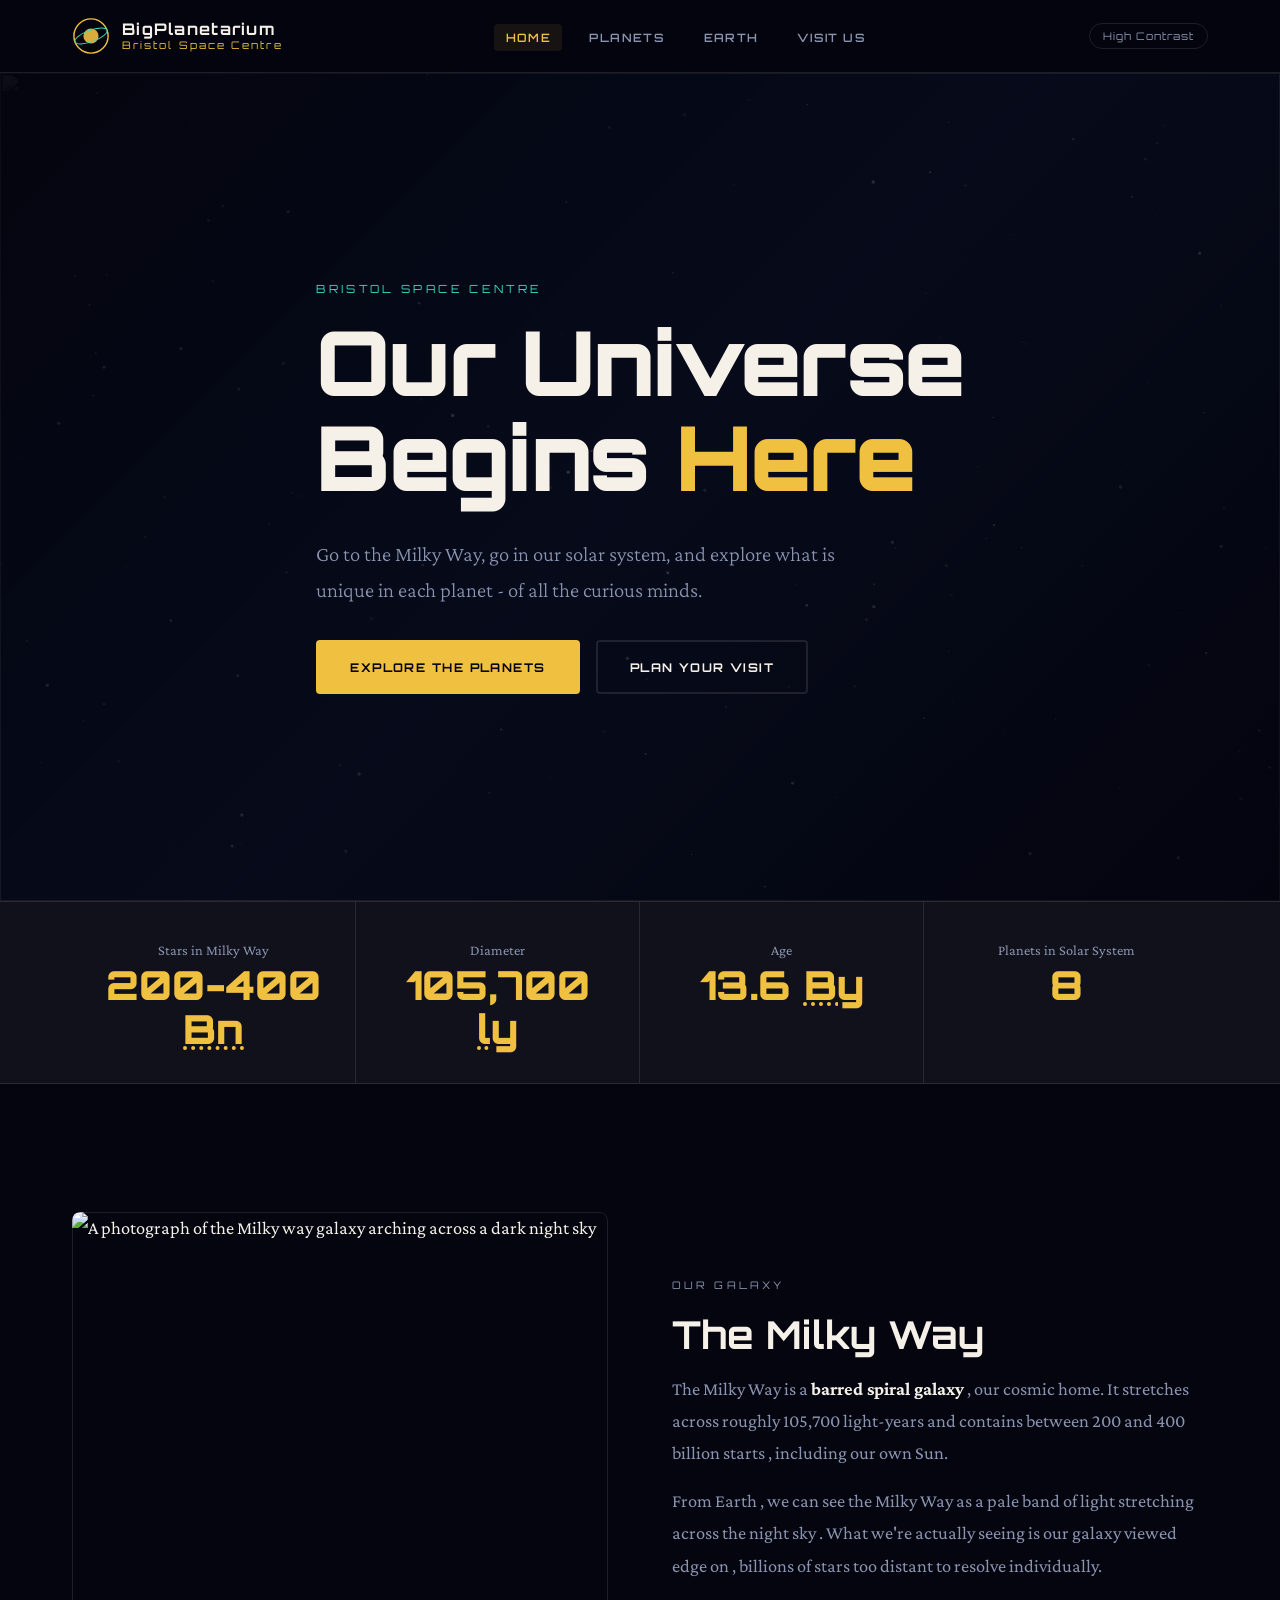
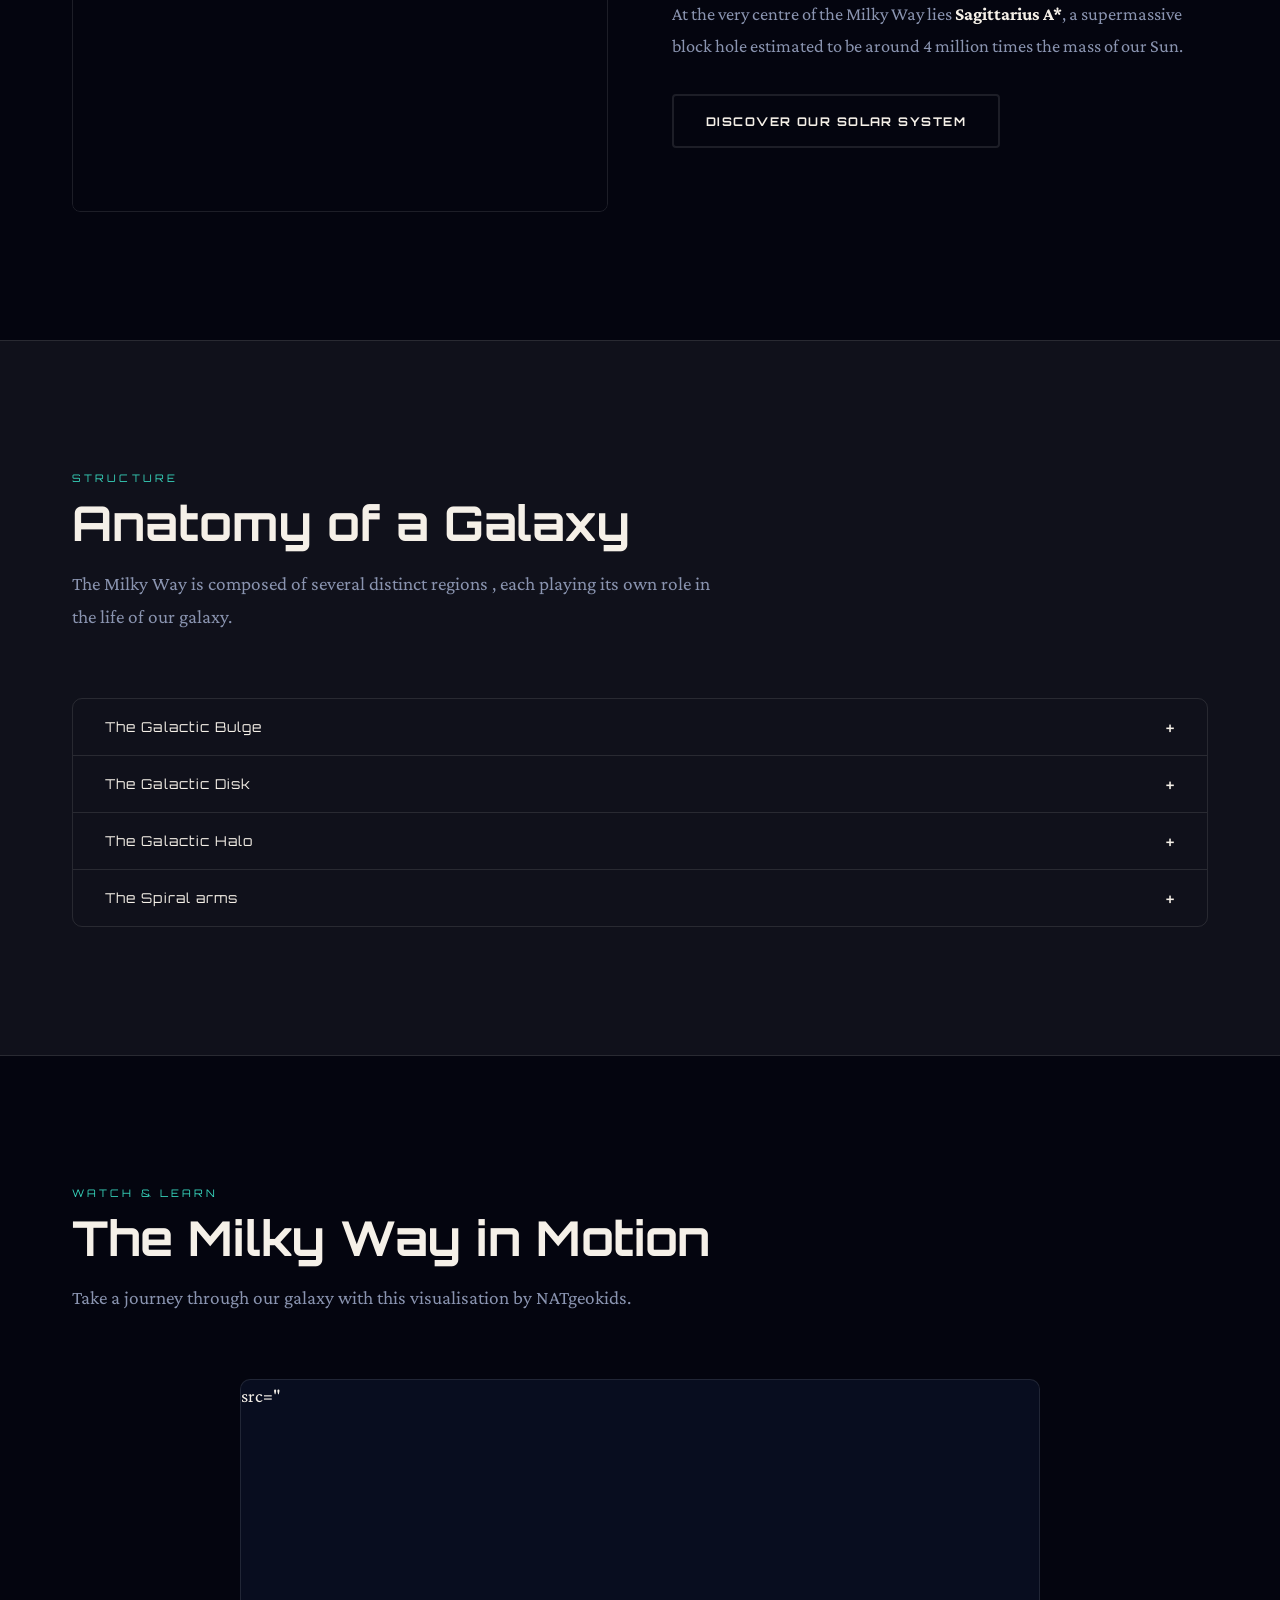
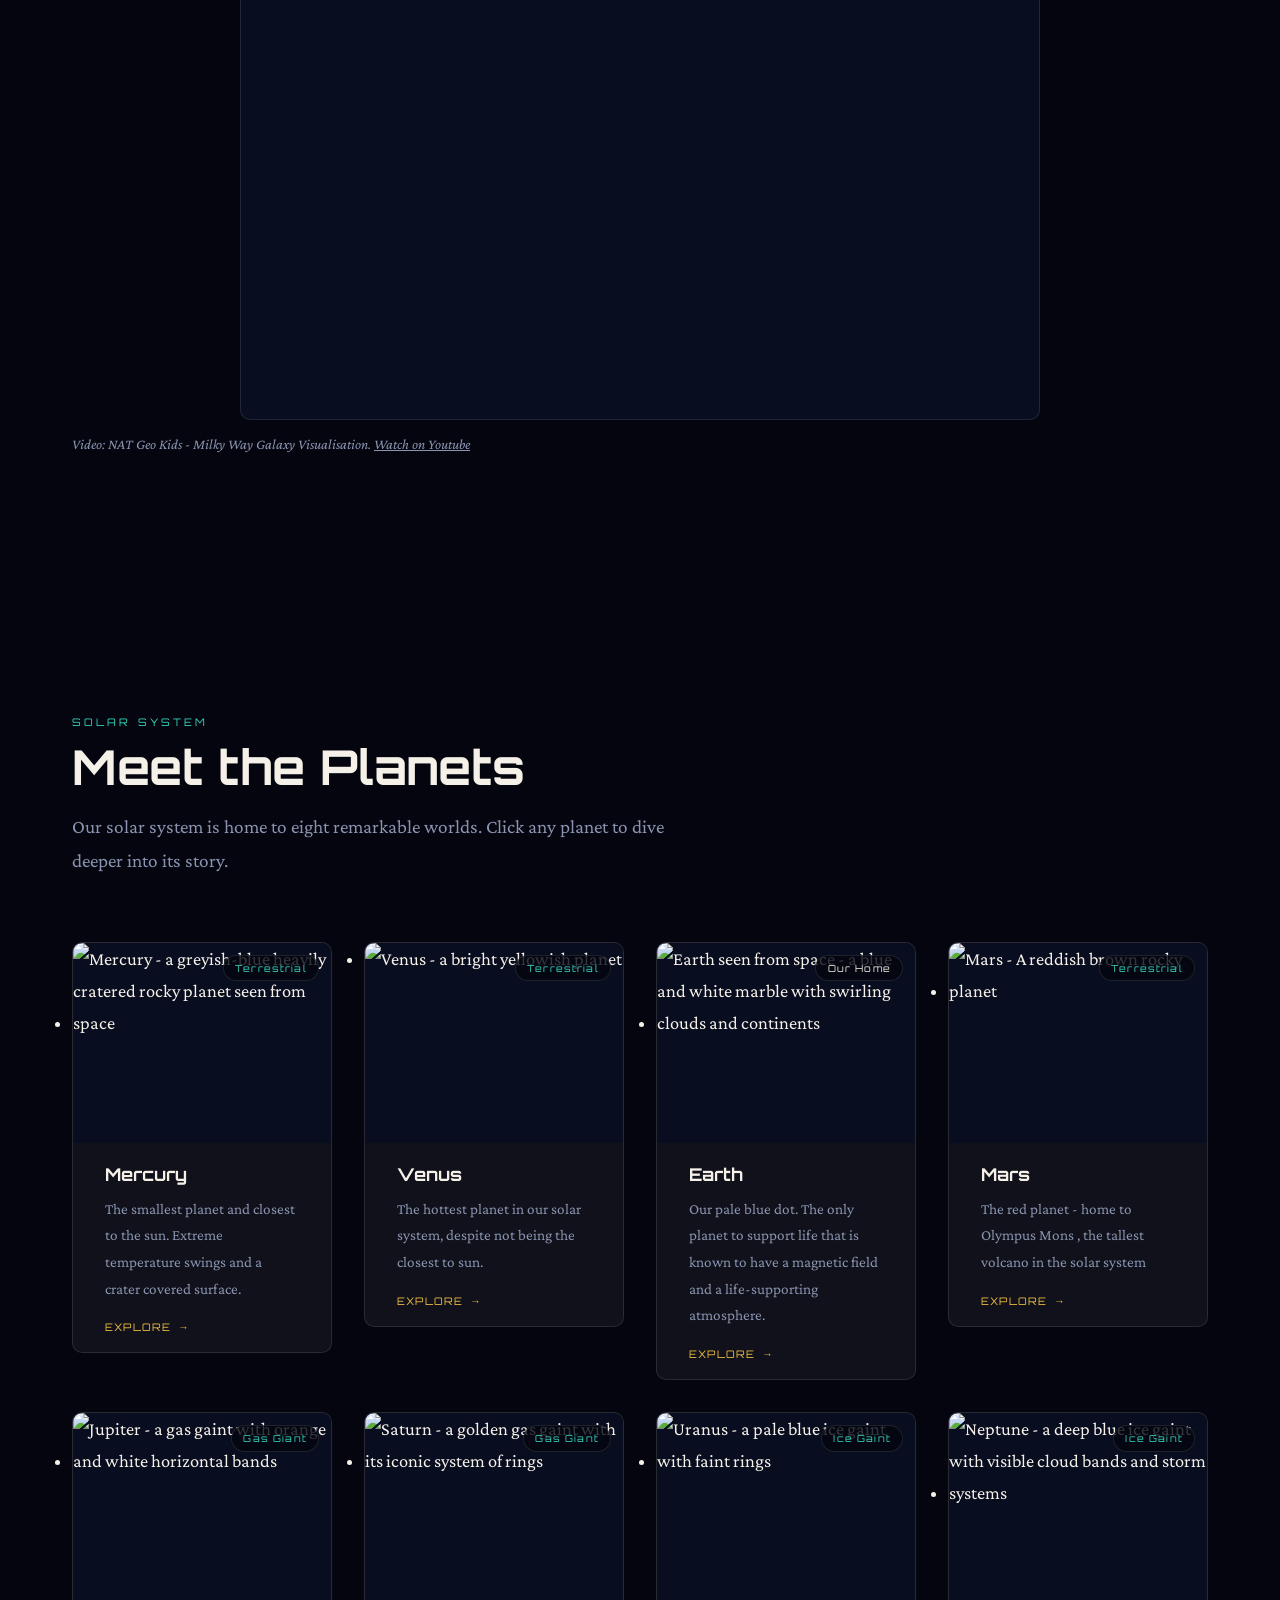
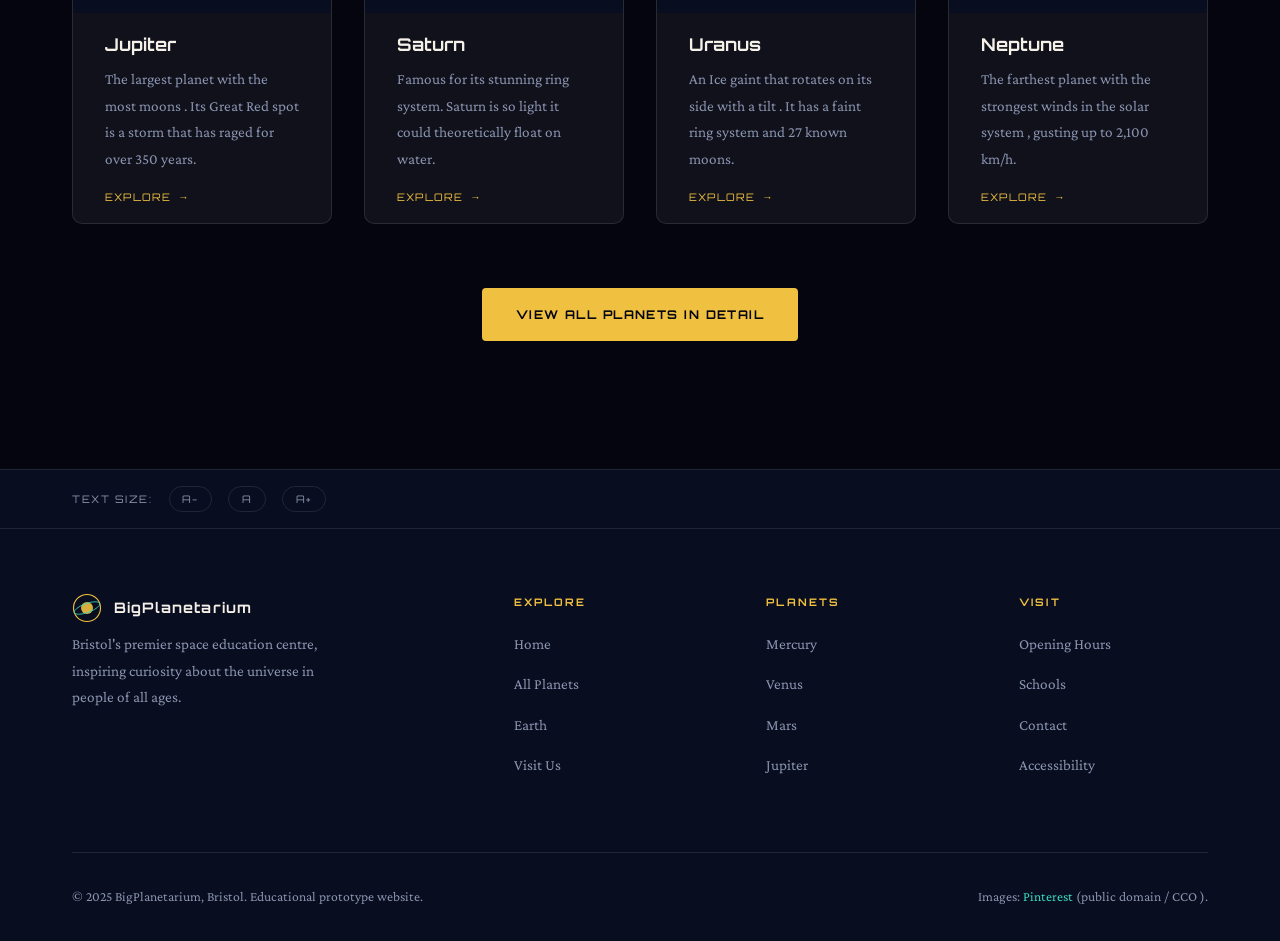
==== commit 1960d8ca: "UPDATES" ====
--- a/index.html
+++ b/index.html
@@ -289,11 +289,12 @@
                 </p>
 
         <!-- responsive video wrapper-->
-         <div class="video-wrap reveal" style="max-width:800px;">
+         <div class="video-wrap reveal" style="max-width:800px; margin:0 auto;">
             <!--iframe -->
              src="<iframe width="560" height="315" src="https://www.youtube.com/embed/Yni3hpdZe88?si=bKr507XheTjr11J_" 
              title="YouTube video player" frameborder="0" allow="accelerometer; autoplay; clipboard-write; encrypted-media; 
-             gyroscope; picture-in-picture; web-share" referrerpolicy="strict-origin-when-cross-origin" allowfullscreen></iframe>
+             gyroscope; picture-in-picture; web-share" referrerpolicy="strict-origin-when-cross-origin" allowfullscreen
+             style="width:100%; display:block;" ></iframe>
             
          </div>
 
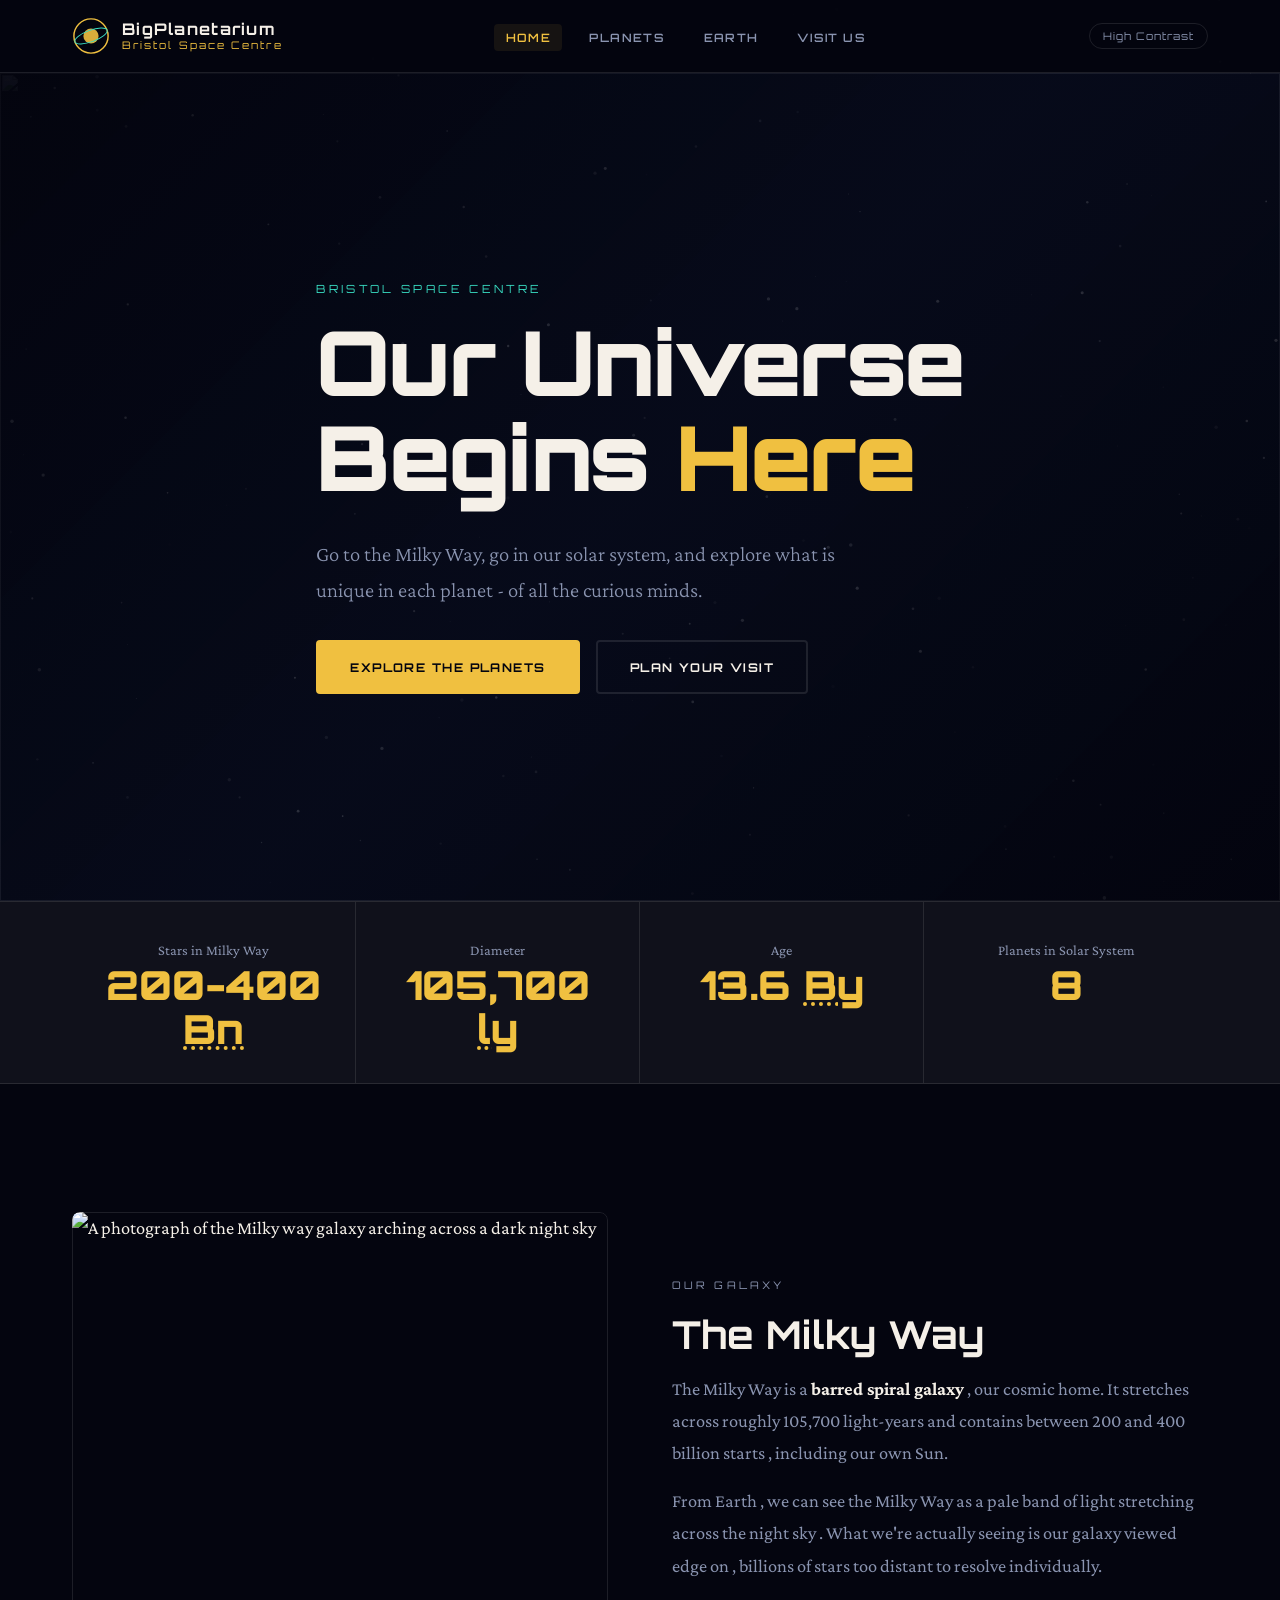
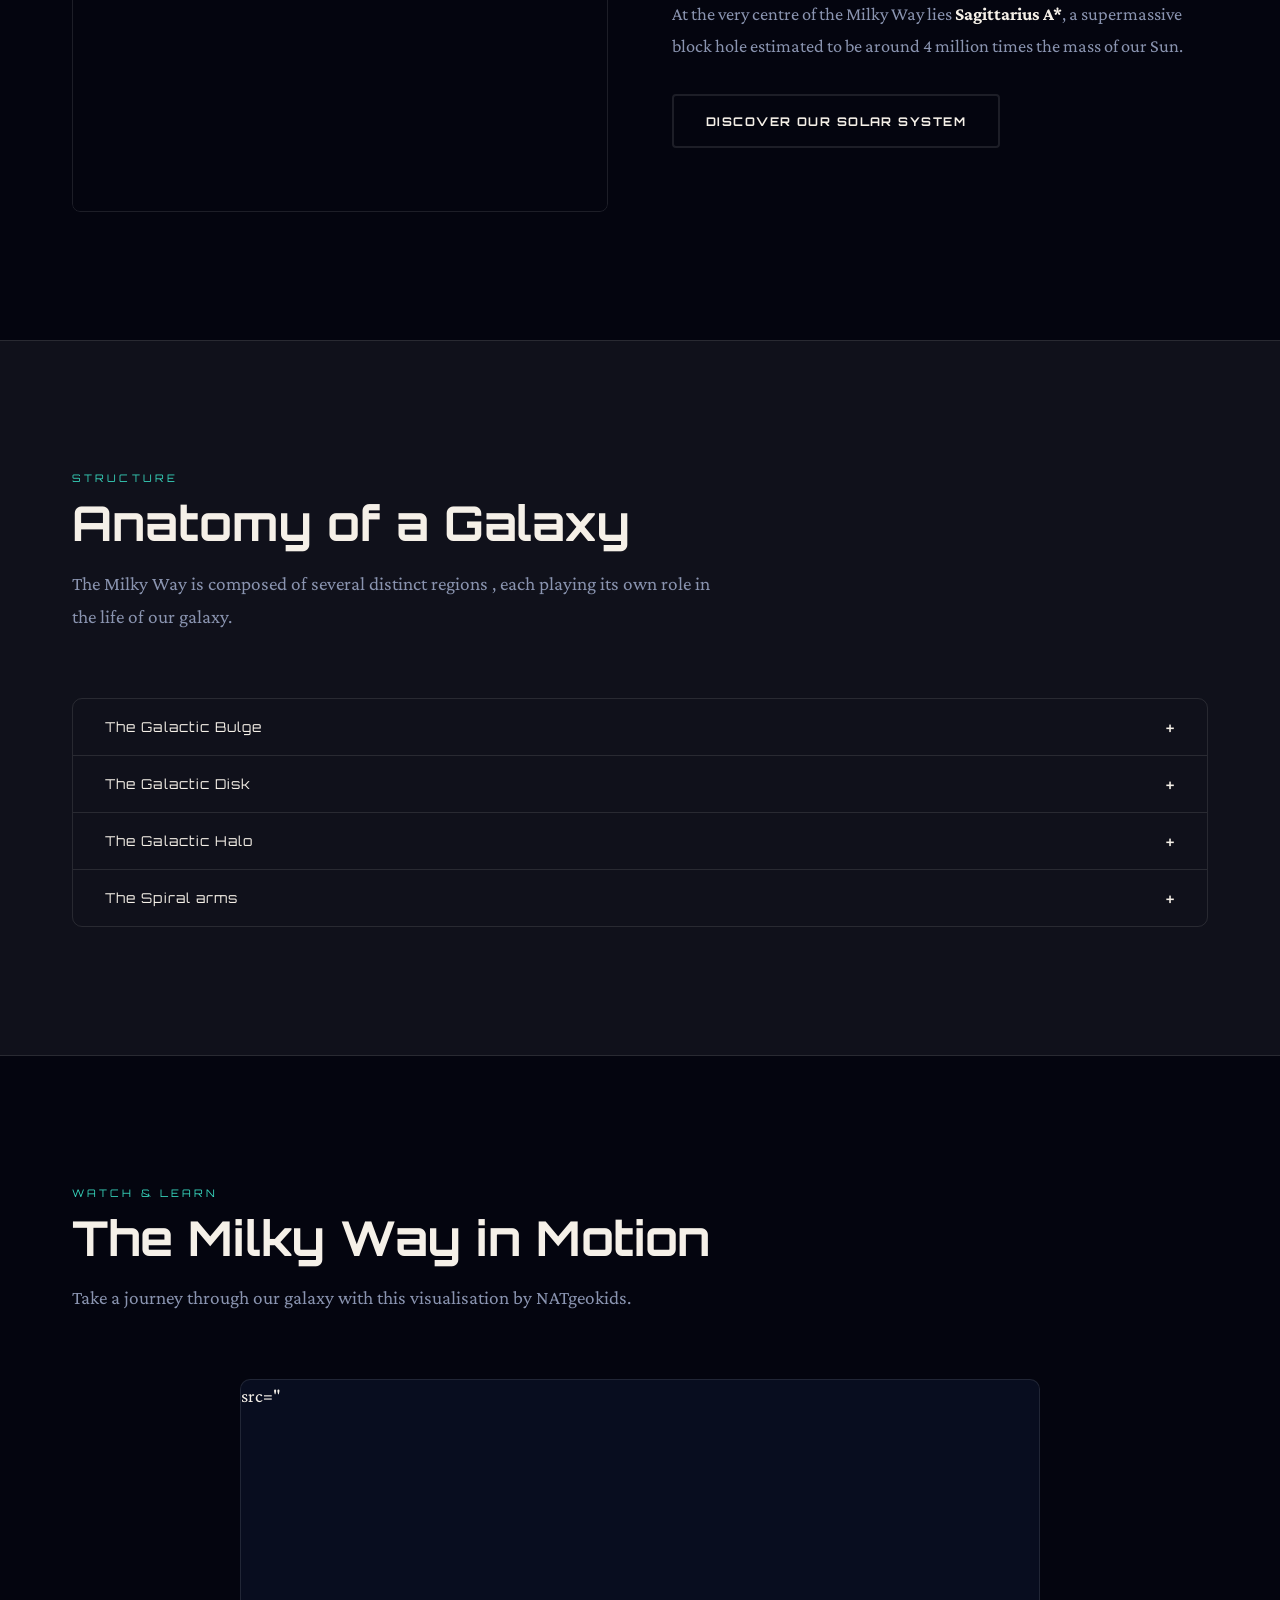
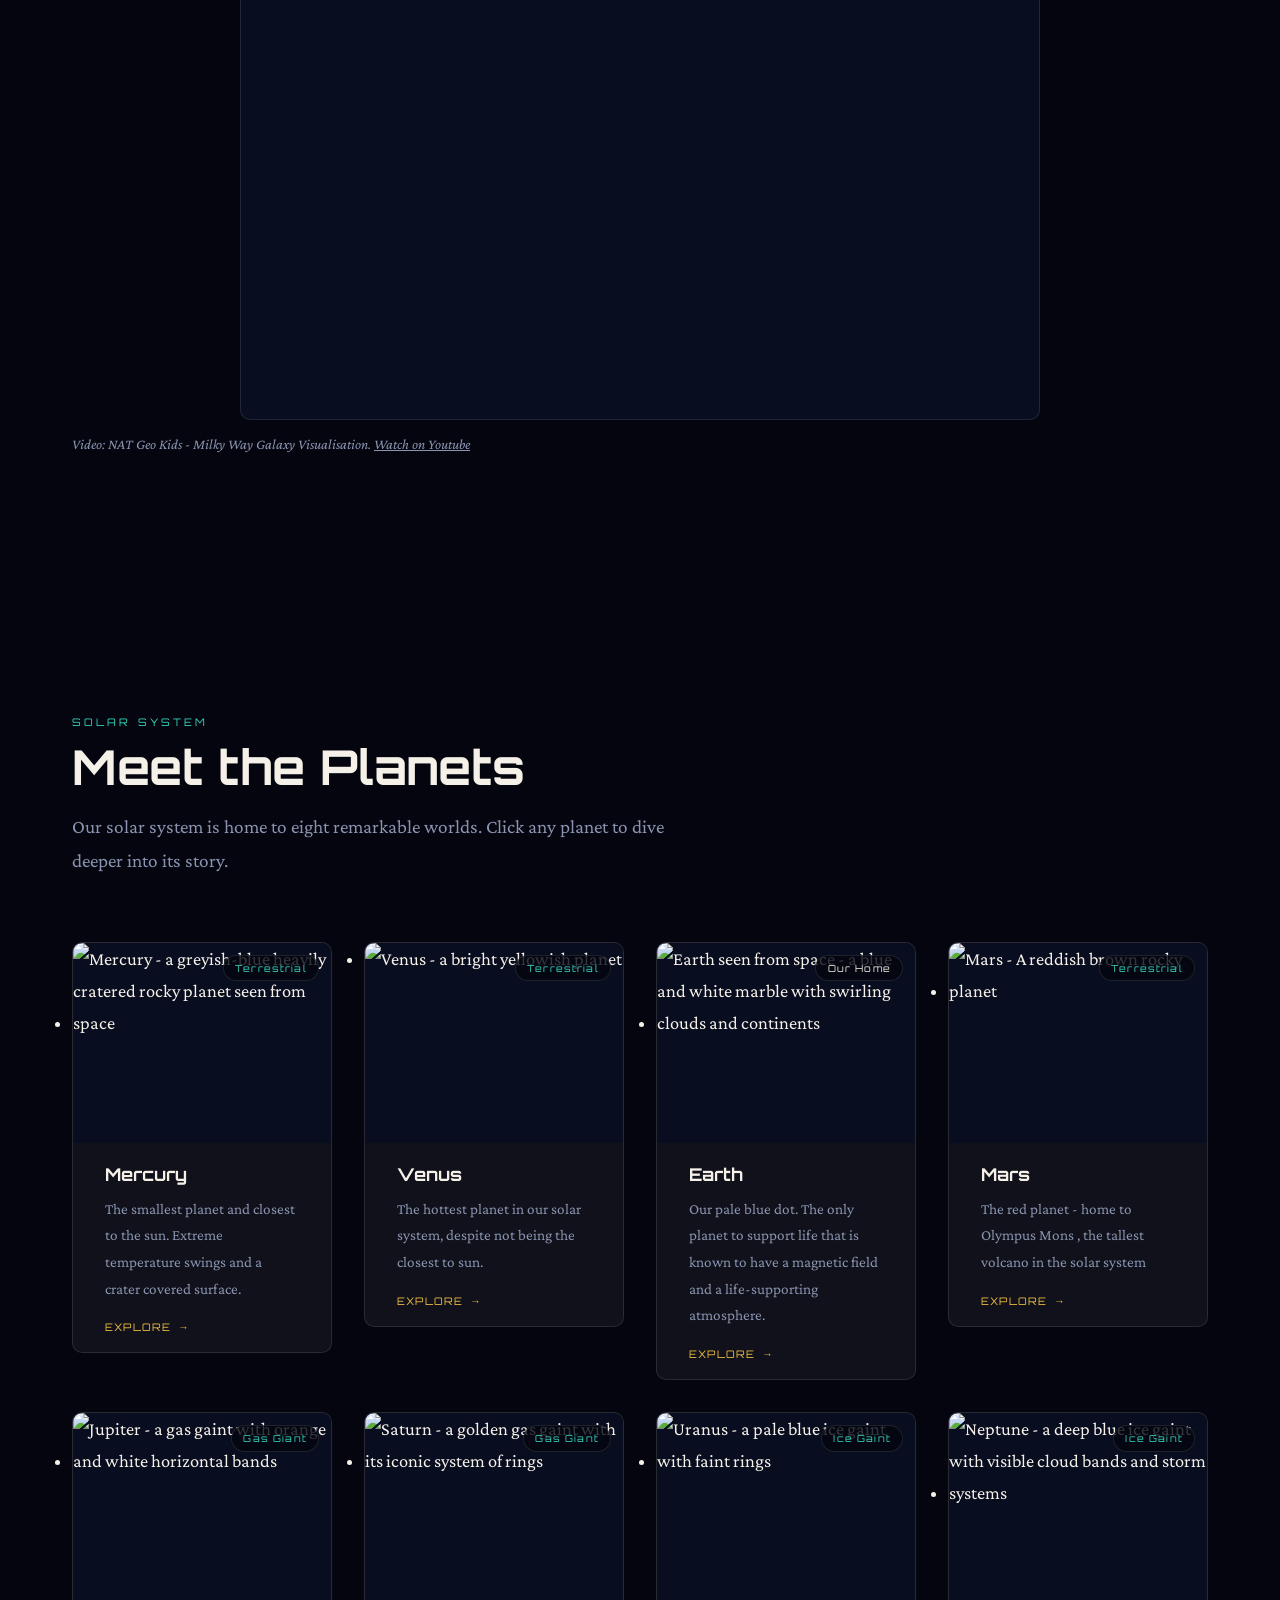
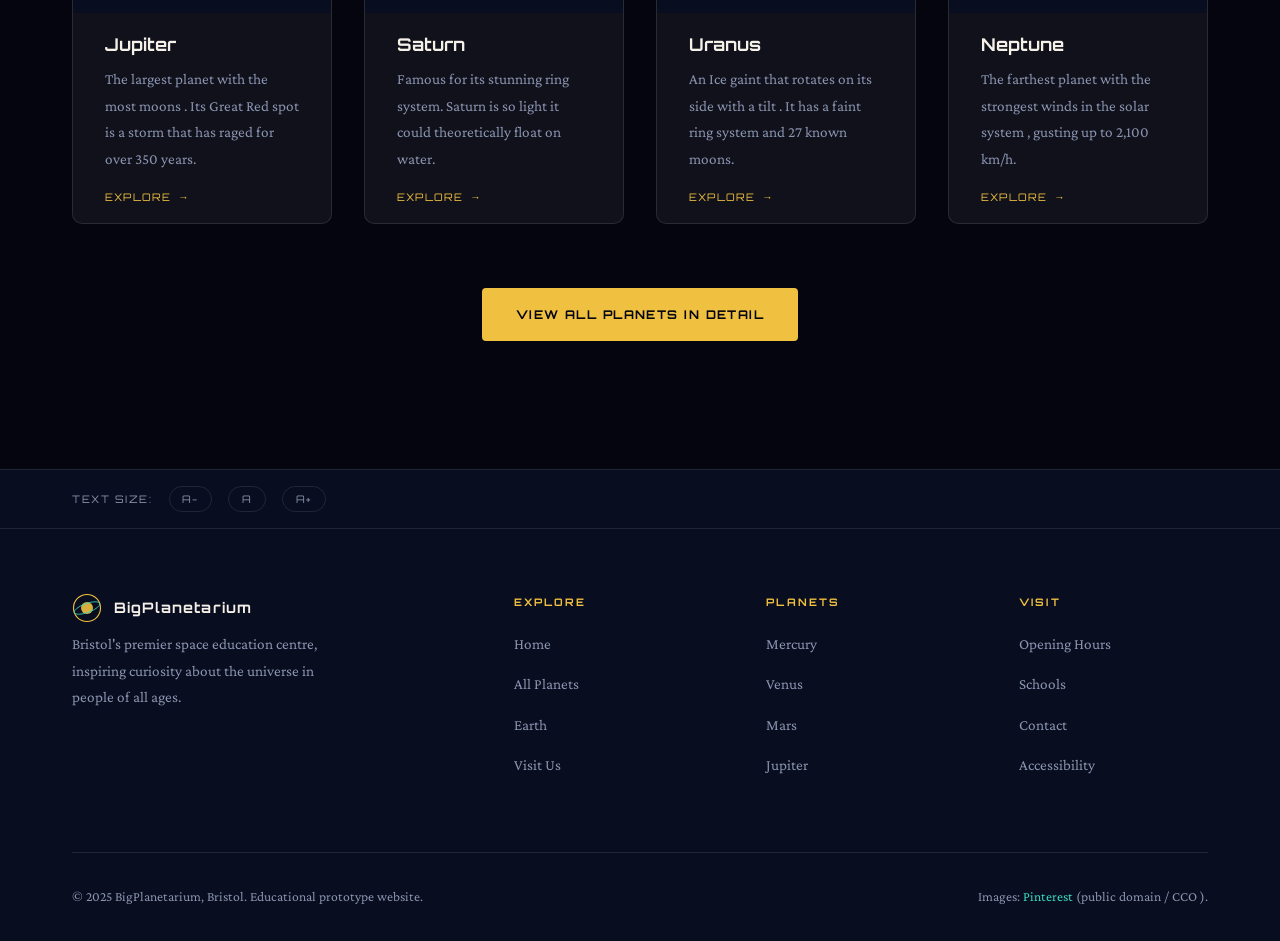
==== commit 94607611: "update index.html updated" ====
--- a/index.html
+++ b/index.html
@@ -133,8 +133,8 @@
                 </div>
             </dl>
         </div>
+        <!--milky way overview-->
      </section>
-
      <!-- milky way overview -->
       <section class="section" aria-labelledby="milkyway-heading">
         <div class="container">
